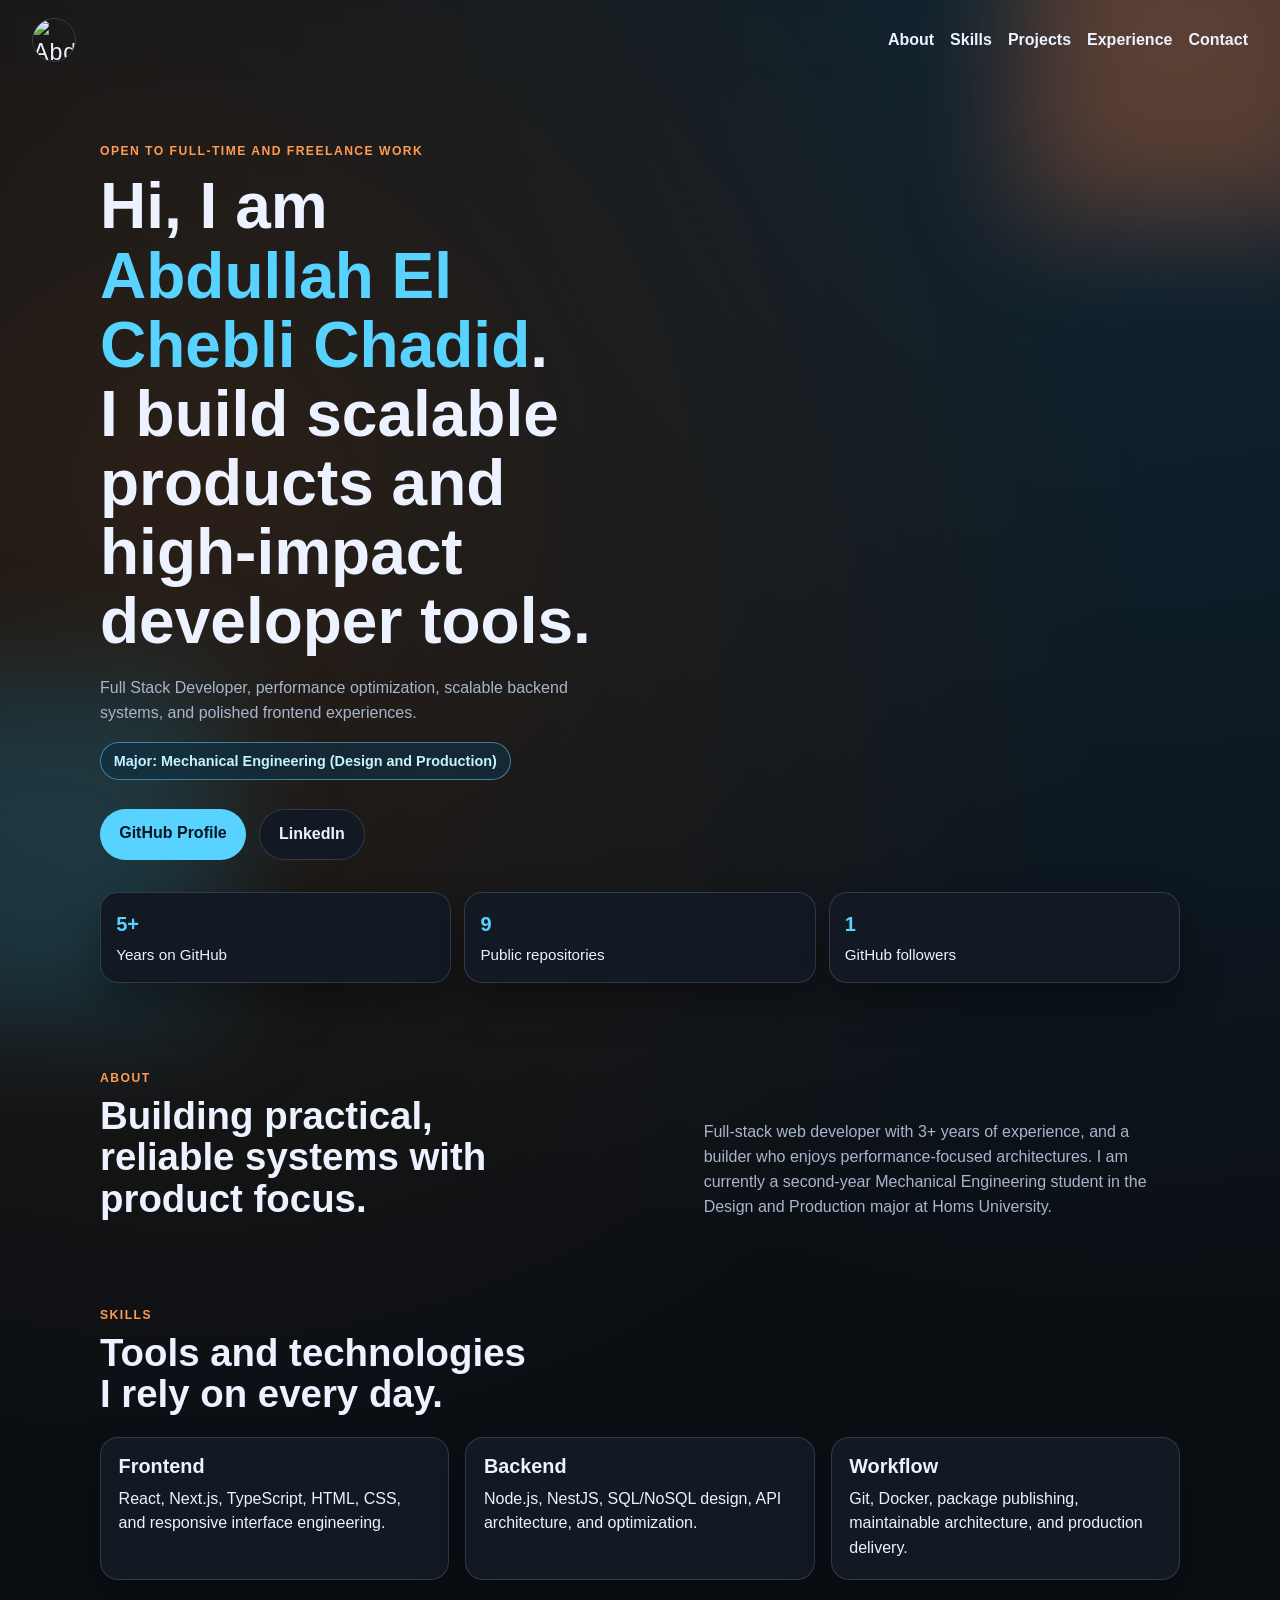
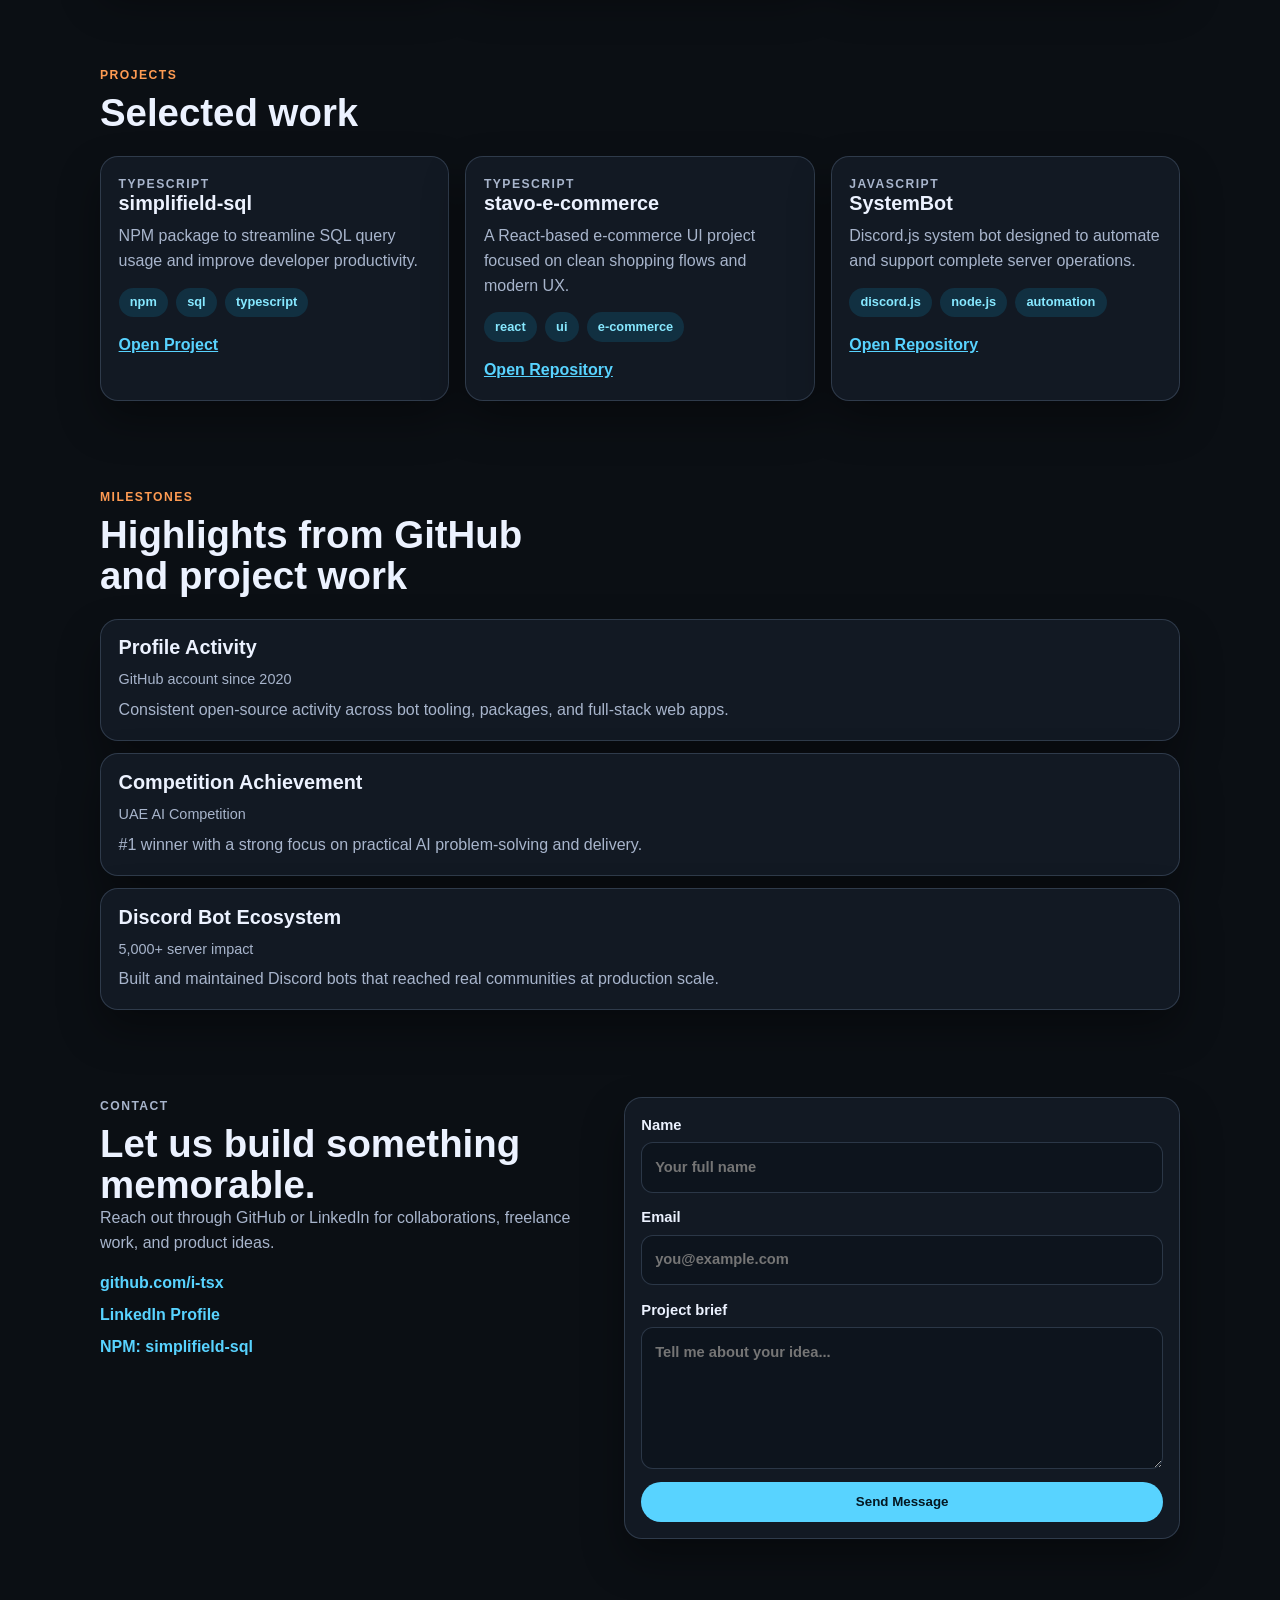
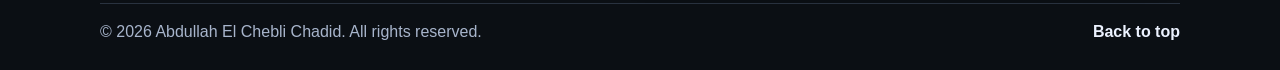
==== index.html @ 2e447990 "Change images" ====
<!doctype html>
<html lang="en">
  <head>
    <meta charset="UTF-8" />
    <meta name="viewport" content="width=device-width, initial-scale=1.0" />
    <meta
      name="description"
      content="Abdullah El Chebli Chadid portfolio: full-stack development, scalable backend systems, modern frontend, and product-focused engineering."
    />
    <meta name="author" content="Abdullah El Chebli Chadid" />
    <meta name="robots" content="index, follow" />
    <meta name="theme-color" content="#0b0f14" />

    <link rel="canonical" href="https://abdullah-elchebli.space/" />
    <link rel="icon" type="image/png" href="https://abdullah-elchebli.space/page-image.png" />
    <link rel="apple-touch-icon" href="https://abdullah-elchebli.space/page-image.png" />

    <meta property="og:type" content="website" />
    <meta property="og:site_name" content="Abdullah El Chebli Chadid" />
    <meta property="og:locale" content="en_US" />
    <meta property="og:title" content="Abdullah El Chebli Chadid | Portfolio" />
    <meta
      property="og:description"
      content="Full-stack developer portfolio featuring projects, skills, milestones, and contact information."
    />
    <meta property="og:url" content="https://abdullah-elchebli.space/" />
    <meta
      property="og:image"
      content="https://abdullah-elchebli.space/page-image.png"
    />
    <meta property="og:image:width" content="1200" />
    <meta property="og:image:height" content="630" />
    <meta property="og:image:alt" content="Abdullah El Chebli Chadid portfolio preview" />

    <meta name="twitter:card" content="summary_large_image" />
    <meta name="twitter:title" content="Abdullah El Chebli Chadid | Portfolio" />
    <meta
      name="twitter:description"
      content="Full-stack developer portfolio with selected projects, skills, and contact details."
    />
    <meta
      name="twitter:image"
      content="https://abdullah-elchebli.space/page-image.png"
    />

    <script type="application/ld+json">
      {
        "@context": "https://schema.org",
        "@type": "Person",
        "name": "Abdullah El Chebli Chadid",
        "url": "https://abdullah-elchebli.space/",
        "image": "https://abdullah-elchebli.space/page-image.png",
        "sameAs": [
          "https://github.com/i-tsx",
          "https://www.linkedin.com/in/abdullah-chebli-244240279/"
        ],
        "jobTitle": "Full Stack Developer"
      }
    </script>
    <title>Abdullah El Chebli Chadid | Portfolio</title>
    <link rel="stylesheet" href="./styles.css" />
  </head>
  <body>
    <div class="bg-orb orb-a"></div>
    <div class="bg-orb orb-b"></div>

    <header class="site-header">
      <a class="brand" href="#top" aria-label="Home">
        <img
          src="https://abdullah-elchebli.space/page-image.png"
          alt="Abdullah logo"
          class="brand-image"
        />
      </a>
      <button
        class="menu-toggle"
        aria-label="Toggle menu"
        aria-expanded="false"
      >
        Menu
      </button>
      <nav class="site-nav" aria-label="Primary">
        <a href="#about">About</a>
        <a href="#skills">Skills</a>
        <a href="#projects">Projects</a>
        <a href="#experience">Experience</a>
        <a href="#contact">Contact</a>
      </nav>
    </header>

    <main>
      <section class="hero reveal" id="hero" id="top">
        <p class="eyebrow">Open to full-time and freelance work</p>
        <h1>
          Hi, I am
          <span class="accent" id="profile-name">Abdullah El Chebli Chadid</span
          >.<br />
          I build scalable products and high-impact developer tools.
        </h1>
        <p class="hero-copy" id="profile-bio">
          Full Stack Developer, performance optimization, scalable backend systems, and polished frontend experiences.
        </p>
        <p class="major-badge" aria-label="Academic major">
          Major: Mechanical Engineering (Design and Production)
        </p>
        <div class="hero-actions">
          <a
            class="btn btn-primary"
            id="github-link"
            href="https://github.com/i-tsx"
            target="_blank"
            rel="noreferrer"
            >GitHub Profile</a
          >
          <a
            class="btn btn-ghost"
            href="https://www.linkedin.com/in/abdullah-chebli-244240279/"
            target="_blank"
            rel="noreferrer"
            >LinkedIn</a
          >
        </div>
        <ul class="hero-stats" aria-label="Quick profile highlights">
          <li><strong id="stat-years">5+</strong> Years on GitHub</li>
          <li><strong id="stat-repos">9</strong> Public repositories</li>
          <li><strong id="stat-followers">1</strong> GitHub followers</li>
        </ul>
      </section>

      <section class="about reveal" id="about">
        <div>
          <p class="section-tag">About</p>
          <h2>Building practical, reliable systems with product focus.</h2>
        </div>
        <p>
          Full-stack web developer with 3+ years of experience, and a builder who enjoys
          performance-focused architectures.
          I am currently a second-year Mechanical Engineering student in the
          Design and Production major at Homs University.
        </p>
      </section>

      <section class="skills reveal" id="skills">
        <p class="section-tag">Skills</p>
        <h2>Tools and technologies I rely on every day.</h2>
        <div class="skill-grid">
          <article class="skill-card">
            <h3>Frontend</h3>
            <p>
              React, Next.js, TypeScript, HTML, CSS, and responsive interface
              engineering.
            </p>
          </article>
          <article class="skill-card">
            <h3>Backend</h3>
            <p>
              Node.js, NestJS, SQL/NoSQL design, API architecture, and
              optimization.
            </p>
          </article>
          <article class="skill-card">
            <h3>Workflow</h3>
            <p>
              Git, Docker, package publishing, maintainable architecture, and
              production delivery.
            </p>
          </article>
        </div>
      </section>

      <section class="projects reveal" id="projects">
        <div class="section-head">
          <p class="section-tag">Projects</p>
          <h2>Selected work</h2>
        </div>
        <div class="project-grid">
          <article class="project-card" data-project-card>
            <p class="project-type" data-project-language>TypeScript</p>
            <h3 data-project-name>simplifield-sql</h3>
            <p data-project-description>
              NPM package to streamline SQL query usage and improve developer
              productivity.
            </p>
            <div class="chip-row" data-project-meta>
              <span>npm</span><span>sql</span><span>typescript</span>
            </div>
            <a
              data-project-link
              href="https://www.npmjs.com/package/simplifield-sql"
              target="_blank"
              rel="noreferrer"
              >Open Project</a
            >
          </article>

          <article class="project-card" data-project-card>
            <p class="project-type" data-project-language>TypeScript</p>
            <h3 data-project-name>stavo-e-commerce</h3>
            <p data-project-description>
              A React-based e-commerce UI project focused on clean shopping
              flows and modern UX.
            </p>
            <div class="chip-row" data-project-meta>
              <span>react</span><span>ui</span><span>e-commerce</span>
            </div>
            <a
              data-project-link
              href="https://github.com/i-tsx/stavo-e-commerce"
              target="_blank"
              rel="noreferrer"
              >Open Repository</a
            >
          </article>

          <article class="project-card" data-project-card>
            <p class="project-type" data-project-language>JavaScript</p>
            <h3 data-project-name>SystemBot</h3>
            <p data-project-description>
              Discord.js system bot designed to automate and support complete
              server operations.
            </p>
            <div class="chip-row" data-project-meta>
              <span>discord.js</span><span>node.js</span><span>automation</span>
            </div>
            <a
              data-project-link
              href="https://github.com/i-tsx/SystemBot"
              target="_blank"
              rel="noreferrer"
              >Open Repository</a
            >
          </article>
        </div>
      </section>

      <section class="experience reveal" id="experience">
        <p class="section-tag">Milestones</p>
        <h2>Highlights from GitHub and project work</h2>
        <div class="timeline">
          <article>
            <h3>Profile Activity</h3>
            <p class="muted">GitHub account since 2020</p>
            <p>
              Consistent open-source activity across bot tooling, packages, and
              full-stack web apps.
            </p>
          </article>
          <article>
            <h3>Competition Achievement</h3>
            <p class="muted">UAE AI Competition</p>
            <p>
              #1 winner with a strong focus on practical AI problem-solving and
              delivery.
            </p>
          </article>
          <article>
            <h3>Discord Bot Ecosystem</h3>
            <p class="muted">5,000+ server impact</p>
            <p>
              Built and maintained Discord bots that reached real communities at
              production scale.
            </p>
          </article>
        </div>
      </section>

      <section class="contact reveal" id="contact">
        <div>
          <p class="section-tag">Contact</p>
          <h2>Let us build something memorable.</h2>
          <p>
            Reach out through GitHub or LinkedIn for collaborations, freelance
            work, and product ideas.
          </p>
          <div class="contact-links">
            <a href="https://github.com/i-tsx" target="_blank" rel="noreferrer"
              >github.com/i-tsx</a
            >
            <a
              href="https://www.linkedin.com/in/abdullah-chebli-244240279/"
              target="_blank"
              rel="noreferrer"
              >LinkedIn Profile</a
            >
            <a
              href="https://www.npmjs.com/package/simplifield-sql"
              target="_blank"
              rel="noreferrer"
              >NPM: simplifield-sql</a
            >
          </div>
        </div>
        <form
          class="contact-form"
          action="https://formspree.io/f/mzdypyoy"
          method="post"
          data-form-endpoint="https://formspree.io/f/mzdypyoy"
        >
          <input
            type="hidden"
            name="_subject"
            value="New portfolio contact message"
          />
          <label>
            Name
            <input
              type="text"
              name="name"
              placeholder="Your full name"
              required
            />
          </label>
          <label>
            Email
            <input
              type="email"
              name="email"
              placeholder="you@example.com"
              required
            />
          </label>
          <label>
            Project brief
            <textarea
              name="message"
              rows="5"
              placeholder="Tell me about your idea..."
              required
            ></textarea>
          </label>
          <button class="btn btn-primary" type="submit">Send Message</button>
        </form>
      </section>
    </main>

    <footer class="site-footer">
      <p>
        © <span id="year"></span> Abdullah El Chebli Chadid. All rights
        reserved.
      </p>
      <a href="#top">Back to top</a>
    </footer>

    <script src="./script.js"></script>
  </body>
</html>
---- styles.css ----
:root {
  --bg: #0b0f14;
  --surface: #121923;
  --text: #ecf2ff;
  --muted: #a8b5cc;
  --line: rgba(150, 178, 220, 0.22);
  --primary: #58d3ff;
  --primary-soft: #113041;
  --accent: #ff9b52;
  --radius: 18px;
  --shadow: 0 20px 40px rgba(0, 0, 0, 0.35);
}

* {
  box-sizing: border-box;
}

html {
  scroll-behavior: smooth;
}


body {
  margin: 0;
  font-family: -apple-system, BlinkMacSystemFont, "SF Pro Text", "SF Pro Display", "Helvetica Neue", Helvetica, Arial, sans-serif;
  color: var(--text);
  background: radial-gradient(circle at 15% 15%, #2a1f17 0%, transparent 32%),
    radial-gradient(circle at 90% 0%, #102736 0%, transparent 38%),
    var(--bg);
  line-height: 1.55;
  overflow-x: hidden;
}

.bg-orb {
  position: fixed;
  width: 340px;
  height: 340px;
  filter: blur(60px);
  opacity: 0.36;
  z-index: -1;
  pointer-events: none;
}

.orb-a {
  top: -120px;
  right: -80px;
  background: #de6d35;
}

.orb-b {
  left: -120px;
  bottom: -120px;
  background: #1f6f8c;
}

main,
.site-footer {
  width: min(1080px, 92vw);
  margin: 0 auto;
}

.site-header {
  display: flex;
  align-items: center;
  justify-content: space-between;
  padding: 1.15rem 2rem;
  position: sticky;
  top: 0;
  backdrop-filter: blur(8px);
  z-index: 30;
}

.brand {
  font-family: -apple-system, BlinkMacSystemFont, "SF Pro Display", "Helvetica Neue", Helvetica, Arial, sans-serif;
  font-size: 1.45rem;
  text-decoration: none;
  color: var(--text);
  letter-spacing: 0.04em;
  display: inline-flex;
  align-items: center;
}

.brand-image {
  width: 44px;
  height: 44px;
  border-radius: 50%;
  object-fit: cover;
  border: 1px solid var(--line);
}

.site-nav {
  display: flex;
  gap: 1rem;
}

.site-nav a,
.site-footer a {
  color: var(--text);
  text-decoration: none;
  font-weight: 600;
}

.site-nav a:hover,
.site-footer a:hover {
  color: var(--primary);
}

.menu-toggle {
  display: none;
  border: 1px solid var(--line);
  background: var(--surface);
  border-radius: 999px;
  padding: 0.45rem 0.9rem;
  font-weight: 700;
  color: var(--primary);
}

section {
  margin-top: 5.4rem;
}

.hero {
  margin-top: 3.8rem;
}

.eyebrow,
.section-tag,
.project-type {
  text-transform: uppercase;
  letter-spacing: 0.12em;
  font-size: 0.76rem;
  font-weight: 700;
  color: var(--accent);
}

h1,
h2,
h3 {
  margin: 0;
  font-family: -apple-system, BlinkMacSystemFont, "SF Pro Display", "Helvetica Neue", Helvetica, Arial, sans-serif;
  font-weight: 700;
  line-height: 1.08;
}

h1 {
  margin-top: 0.75rem;
  font-size: clamp(2rem, 5vw, 4rem);
  max-width: 14ch;
}

h2 {
  margin-top: 0.45rem;
  font-size: clamp(1.65rem, 3.2vw, 2.4rem);
  max-width: 20ch;
}

p {
  margin: 0;
}

.hero-copy {
  margin-top: 1.25rem;
  max-width: 60ch;
  color: var(--muted);
}

.major-badge {
  margin-top: 1rem;
  display: inline-flex;
  align-items: center;
  gap: 0.4rem;
  padding: 0.45rem 0.8rem;
  border-radius: 999px;
  border: 1px solid color-mix(in srgb, var(--primary) 40%, var(--line));
  background: color-mix(in srgb, var(--primary-soft) 70%, transparent);
  color: #c5f3ff;
  font-weight: 700;
  font-size: 0.9rem;
}

.accent {
  color: var(--primary);
}

.hero-actions {
  margin-top: 1.8rem;
  display: flex;
  gap: 0.8rem;
  flex-wrap: wrap;
}

.btn {
  text-decoration: none;
  border: 0;
  border-radius: 999px;
  padding: 0.76rem 1.2rem;
  font-weight: 700;
  cursor: pointer;
  display: inline-block;
}

.btn-primary {
  background: var(--primary);
  color: #041722;
}

.btn-primary:hover {
  filter: brightness(1.06);
}

.btn-ghost {
  color: var(--text);
  border: 1px solid var(--line);
  background: var(--surface);
}

.hero-stats {
  margin: 2rem 0 0;
  padding: 0;
  list-style: none;
  display: grid;
  grid-template-columns: repeat(3, minmax(120px, 1fr));
  gap: 0.8rem;
}

.hero-stats li {
  background: var(--surface);
  border: 1px solid var(--line);
  border-radius: var(--radius);
  padding: 0.95rem;
  box-shadow: var(--shadow);
  font-size: 0.95rem;
}

.hero-stats strong {
  display: block;
  font-size: 1.25rem;
  margin-bottom: 0.2rem;
  color: var(--primary);
}

.about {
  display: grid;
  grid-template-columns: 1.2fr 1fr;
  gap: 2rem;
  align-items: end;
}

.about p:last-child,
.contact > div p,
.timeline p,
.project-card p {
  color: var(--muted);
}

.skill-grid,
.project-grid {
  margin-top: 1.4rem;
  display: grid;
  gap: 1rem;
}

.skill-grid {
  grid-template-columns: repeat(3, minmax(0, 1fr));
}

.skill-card,
.project-card,
.timeline article,
.contact-form {
  background: var(--surface);
  border: 1px solid var(--line);
  border-radius: var(--radius);
  box-shadow: var(--shadow);
}

.skill-card,
.project-card,
.timeline article {
  padding: 1.1rem;
}

.skill-card h3,
.project-card h3,
.timeline h3 {
  font-size: 1.24rem;
  margin-bottom: 0.6rem;
}

.project-grid {
  grid-template-columns: repeat(3, minmax(0, 1fr));
}

.project-card a {
  margin-top: 1rem;
  display: inline-block;
  color: var(--primary);
  font-weight: 700;
}

.chip-row {
  margin-top: 0.85rem;
  display: flex;
  gap: 0.5rem;
  flex-wrap: wrap;
}

.chip-row span {
  background: var(--primary-soft);
  color: #86e8ff;
  border-radius: 999px;
  padding: 0.3rem 0.7rem;
  font-size: 0.8rem;
  font-weight: 700;
}

.timeline {
  margin-top: 1.4rem;
  display: grid;
  gap: 0.75rem;
}

.muted {
  font-size: 0.9rem;
  margin-bottom: 0.45rem;
}

.contact {
  display: grid;
  gap: 1.2rem;
  grid-template-columns: 1fr 1.1fr;
  align-items: start;
}

.contact-form {
  padding: 1rem;
  display: grid;
  gap: 0.85rem;
}

.contact-links {
  margin-top: 1rem;
  display: grid;
  gap: 0.45rem;
}

.contact-links a {
  color: var(--primary);
  font-weight: 700;
  text-decoration: none;
}

.contact-links a:hover {
  text-decoration: underline;
}

.contact-form label {
  font-size: 0.92rem;
  font-weight: 600;
  display: grid;
  gap: 0.35rem;
}

input,
textarea {
  width: 100%;
  border-radius: 12px;
  border: 1px solid var(--line);
  padding: 0.8rem;
  font: inherit;
  background: #0d141d;
  color: var(--text);
}

input:focus,
textarea:focus {
  outline: 2px solid color-mix(in srgb, var(--primary) 65%, white);
  outline-offset: 1px;
}

.site-footer {
  margin: 4rem auto 1.6rem;
  border-top: 1px solid var(--line);
  padding-top: 1rem;
  display: flex;
  justify-content: space-between;
  gap: 1rem;
  align-items: center;
  color: var(--muted);
}

.reveal {
  opacity: 0;
  transform: translateY(22px);
  transition: opacity 600ms ease, transform 600ms ease;
}

.reveal.is-visible {
  opacity: 1;
  transform: none;
}

@media (max-width: 930px) {
  .skill-grid,
  .project-grid,
  .hero-stats {
    grid-template-columns: 1fr 1fr;
  }

  .about,
  .contact {
    grid-template-columns: 1fr;
  }
}

@media (max-width: 700px) {
  .site-header {
    align-items: flex-start;
    flex-wrap: wrap;
    gap: 0.65rem;
  }

  .menu-toggle {
    display: inline-block;
  }

  .site-nav {
    width: 100%;
    display: none;
    flex-direction: column;
    background: var(--surface);
    border: 1px solid var(--line);
    border-radius: 14px;
    padding: 0.7rem;
  }

  .site-nav.open {
    display: flex;
  }

  .skill-grid,
  .project-grid,
  .hero-stats {
    grid-template-columns: 1fr;
  }

  section {
    margin-top: 4rem;
  }
}
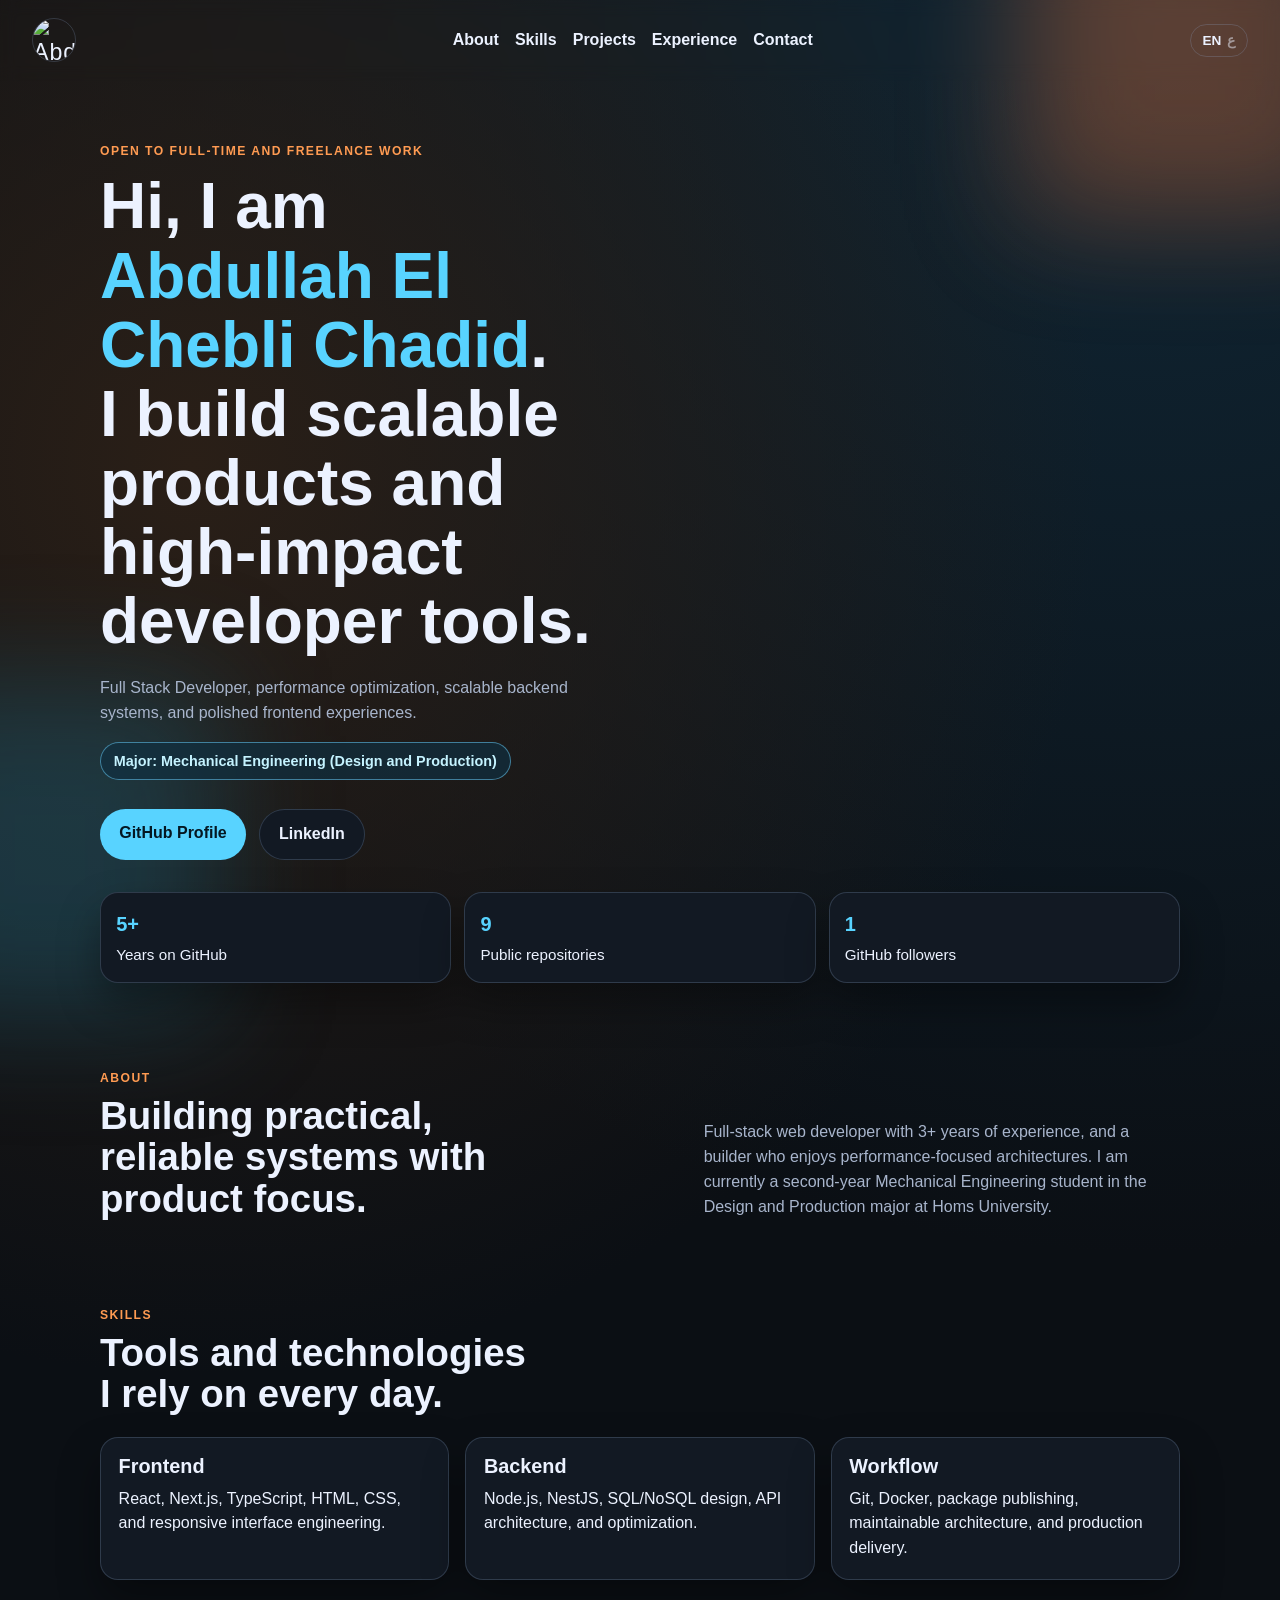
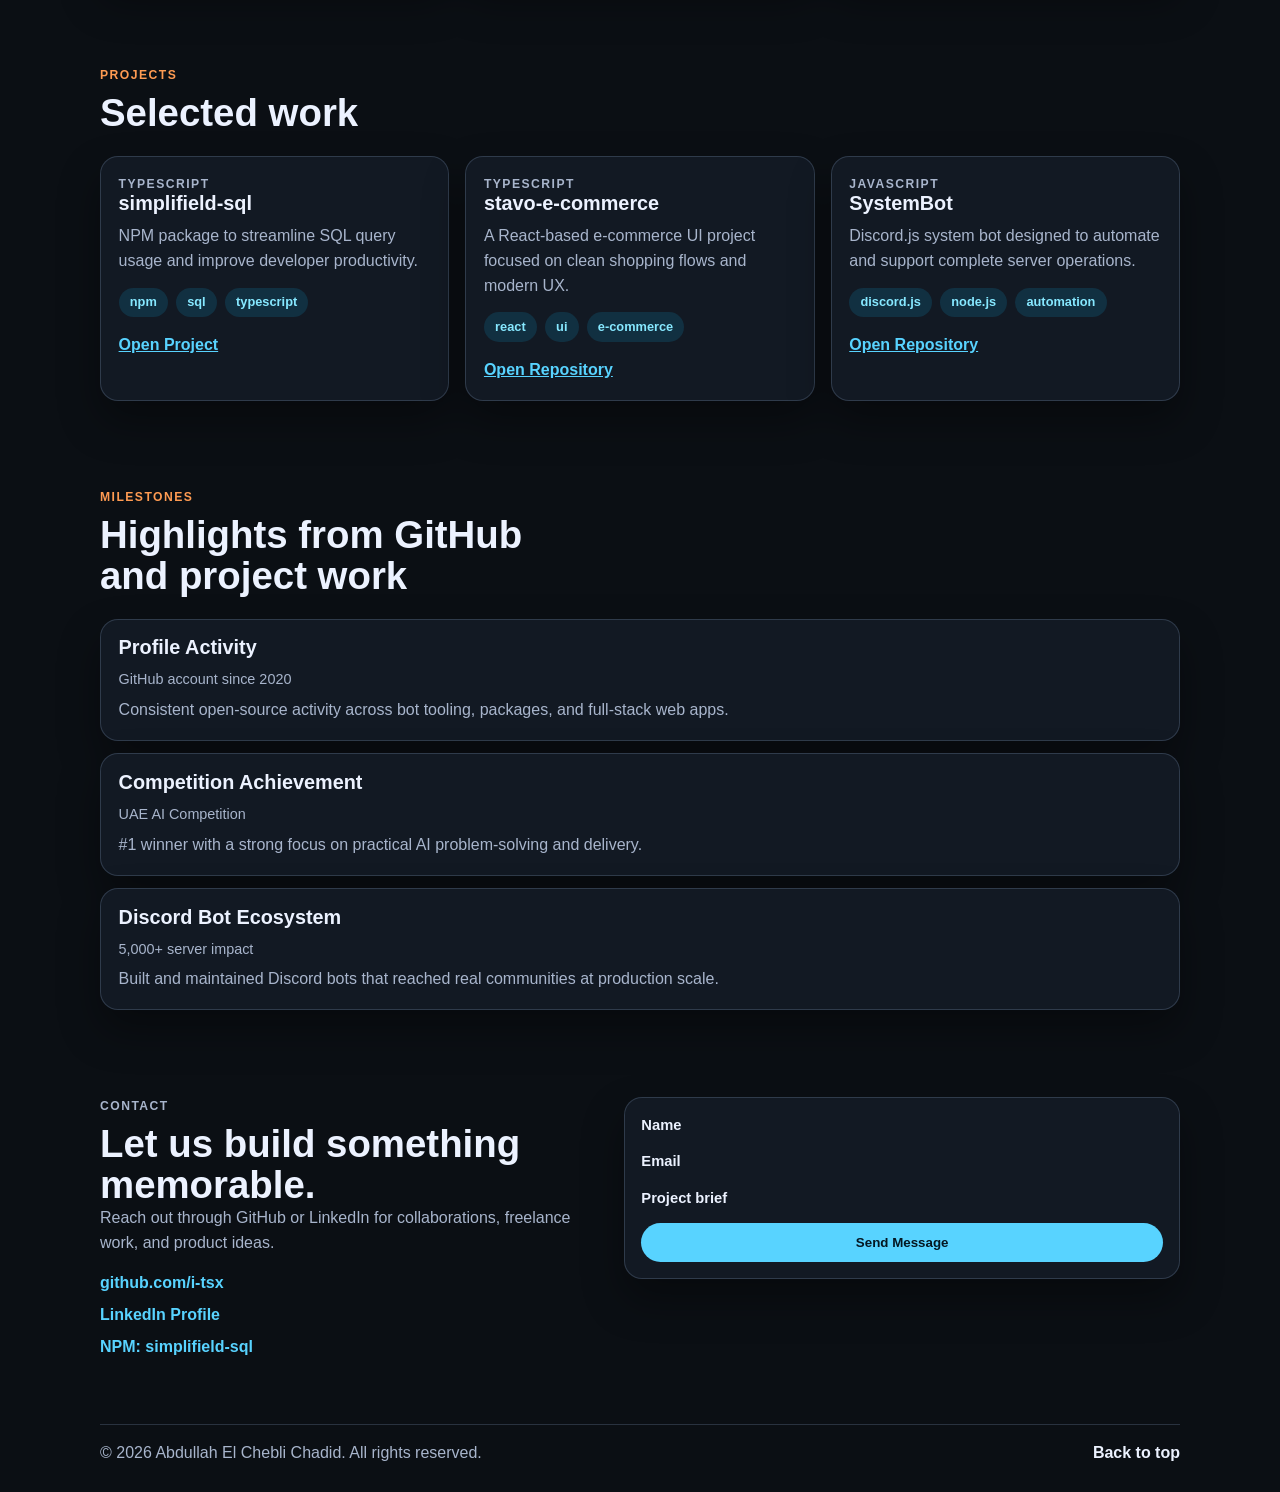
==== commit ce388885: "add ar/en switcher" ====
--- a/index.html
+++ b/index.html
@@ -80,27 +80,31 @@
         Menu
       </button>
       <nav class="site-nav" aria-label="Primary">
-        <a href="#about">About</a>
-        <a href="#skills">Skills</a>
-        <a href="#projects">Projects</a>
-        <a href="#experience">Experience</a>
-        <a href="#contact">Contact</a>
+        <a href="#about" data-i18n="nav.about">About</a>
+        <a href="#skills" data-i18n="nav.skills">Skills</a>
+        <a href="#projects" data-i18n="nav.projects">Projects</a>
+        <a href="#experience" data-i18n="nav.experience">Experience</a>
+        <a href="#contact" data-i18n="nav.contact">Contact</a>
       </nav>
+      <button class="lang-toggle" id="lang-toggle" aria-label="Toggle language" title="عربي / English">
+        <span class="lang-en">EN</span>
+        <span class="lang-ar">ع</span>
+      </button>
     </header>
 
     <main>
       <section class="hero reveal" id="hero" id="top">
-        <p class="eyebrow">Open to full-time and freelance work</p>
+        <p class="eyebrow" data-i18n="hero.eyebrow">Open to full-time and freelance work</p>
         <h1>
-          Hi, I am
+          <span data-i18n="hero.greeting">Hi, I am</span>
           <span class="accent" id="profile-name">Abdullah El Chebli Chadid</span
           >.<br />
-          I build scalable products and high-impact developer tools.
+          <span data-i18n="hero.headline">I build scalable products and high-impact developer tools.</span>
         </h1>
         <p class="hero-copy" id="profile-bio">
           Full Stack Developer, performance optimization, scalable backend systems, and polished frontend experiences.
         </p>
-        <p class="major-badge" aria-label="Academic major">
+        <p class="major-badge" aria-label="Academic major" data-i18n="hero.major">
           Major: Mechanical Engineering (Design and Production)
         </p>
         <div class="hero-actions">
@@ -110,6 +114,7 @@
             href="https://github.com/i-tsx"
             target="_blank"
             rel="noreferrer"
+            data-i18n="hero.github"
             >GitHub Profile</a
           >
           <a
@@ -117,22 +122,23 @@
             href="https://www.linkedin.com/in/abdullah-chebli-244240279/"
             target="_blank"
             rel="noreferrer"
+            data-i18n="hero.linkedin"
             >LinkedIn</a
           >
         </div>
         <ul class="hero-stats" aria-label="Quick profile highlights">
-          <li><strong id="stat-years">5+</strong> Years on GitHub</li>
-          <li><strong id="stat-repos">9</strong> Public repositories</li>
-          <li><strong id="stat-followers">1</strong> GitHub followers</li>
+          <li><strong id="stat-years">5+</strong> <span data-i18n="hero.yearsOnGithub">Years on GitHub</span></li>
+          <li><strong id="stat-repos">9</strong> <span data-i18n="hero.repos">Public repositories</span></li>
+          <li><strong id="stat-followers">1</strong> <span data-i18n="hero.followers">GitHub followers</span></li>
         </ul>
       </section>
 
       <section class="about reveal" id="about">
         <div>
-          <p class="section-tag">About</p>
-          <h2>Building practical, reliable systems with product focus.</h2>
-        </div>
-        <p>
+          <p class="section-tag" data-i18n="about.tag">About</p>
+          <h2 data-i18n="about.heading">Building practical, reliable systems with product focus.</h2>
+        </div>
+        <p data-i18n="about.content">
           Full-stack web developer with 3+ years of experience, and a builder who enjoys
           performance-focused architectures.
           I am currently a second-year Mechanical Engineering student in the
@@ -141,26 +147,26 @@
       </section>
 
       <section class="skills reveal" id="skills">
-        <p class="section-tag">Skills</p>
-        <h2>Tools and technologies I rely on every day.</h2>
+        <p class="section-tag" data-i18n="skills.tag">Skills</p>
+        <h2 data-i18n="skills.heading">Tools and technologies I rely on every day.</h2>
         <div class="skill-grid">
           <article class="skill-card">
-            <h3>Frontend</h3>
-            <p>
+            <h3 data-i18n="skills.frontend.title">Frontend</h3>
+            <p data-i18n="skills.frontend.desc">
               React, Next.js, TypeScript, HTML, CSS, and responsive interface
               engineering.
             </p>
           </article>
           <article class="skill-card">
-            <h3>Backend</h3>
-            <p>
+            <h3 data-i18n="skills.backend.title">Backend</h3>
+            <p data-i18n="skills.backend.desc">
               Node.js, NestJS, SQL/NoSQL design, API architecture, and
               optimization.
             </p>
           </article>
           <article class="skill-card">
-            <h3>Workflow</h3>
-            <p>
+            <h3 data-i18n="skills.workflow.title">Workflow</h3>
+            <p data-i18n="skills.workflow.desc">
               Git, Docker, package publishing, maintainable architecture, and
               production delivery.
             </p>
@@ -170,8 +176,8 @@
 
       <section class="projects reveal" id="projects">
         <div class="section-head">
-          <p class="section-tag">Projects</p>
-          <h2>Selected work</h2>
+          <p class="section-tag" data-i18n="projects.tag">Projects</p>
+          <h2 data-i18n="projects.heading">Selected work</h2>
         </div>
         <div class="project-grid">
           <article class="project-card" data-project-card>
@@ -189,6 +195,7 @@
               href="https://www.npmjs.com/package/simplifield-sql"
               target="_blank"
               rel="noreferrer"
+              data-i18n="projects.openProject"
               >Open Project</a
             >
           </article>
@@ -208,6 +215,7 @@
               href="https://github.com/i-tsx/stavo-e-commerce"
               target="_blank"
               rel="noreferrer"
+              data-i18n="projects.openRepo"
               >Open Repository</a
             >
           </article>
@@ -227,6 +235,7 @@
               href="https://github.com/i-tsx/SystemBot"
               target="_blank"
               rel="noreferrer"
+              data-i18n="projects.openRepo"
               >Open Repository</a
             >
           </article>
@@ -234,29 +243,29 @@
       </section>
 
       <section class="experience reveal" id="experience">
-        <p class="section-tag">Milestones</p>
-        <h2>Highlights from GitHub and project work</h2>
+        <p class="section-tag" data-i18n="experience.tag">Milestones</p>
+        <h2 data-i18n="experience.heading">Highlights from GitHub and project work</h2>
         <div class="timeline">
           <article>
-            <h3>Profile Activity</h3>
-            <p class="muted">GitHub account since 2020</p>
-            <p>
+            <h3 data-i18n="experience.activity.title">Profile Activity</h3>
+            <p class="muted" data-i18n="experience.activity.subtitle">GitHub account since 2020</p>
+            <p data-i18n="experience.activity.desc">
               Consistent open-source activity across bot tooling, packages, and
               full-stack web apps.
             </p>
           </article>
           <article>
-            <h3>Competition Achievement</h3>
-            <p class="muted">UAE AI Competition</p>
-            <p>
+            <h3 data-i18n="experience.competition.title">Competition Achievement</h3>
+            <p class="muted" data-i18n="experience.competition.subtitle">UAE AI Competition</p>
+            <p data-i18n="experience.competition.desc">
               #1 winner with a strong focus on practical AI problem-solving and
               delivery.
             </p>
           </article>
           <article>
-            <h3>Discord Bot Ecosystem</h3>
-            <p class="muted">5,000+ server impact</p>
-            <p>
+            <h3 data-i18n="experience.discord.title">Discord Bot Ecosystem</h3>
+            <p class="muted" data-i18n="experience.discord.subtitle">5,000+ server impact</p>
+            <p data-i18n="experience.discord.desc">
               Built and maintained Discord bots that reached real communities at
               production scale.
             </p>
@@ -266,9 +275,9 @@
 
       <section class="contact reveal" id="contact">
         <div>
-          <p class="section-tag">Contact</p>
-          <h2>Let us build something memorable.</h2>
-          <p>
+          <p class="section-tag" data-i18n="contact.tag">Contact</p>
+          <h2 data-i18n="contact.heading">Let us build something memorable.</h2>
+          <p data-i18n="contact.desc">
             Reach out through GitHub or LinkedIn for collaborations, freelance
             work, and product ideas.
           </p>
@@ -280,12 +289,14 @@
               href="https://www.linkedin.com/in/abdullah-chebli-244240279/"
               target="_blank"
               rel="noreferrer"
+              data-i18n="contact.linkedin"
               >LinkedIn Profile</a
             >
             <a
               href="https://www.npmjs.com/package/simplifield-sql"
               target="_blank"
               rel="noreferrer"
+              data-i18n="contact.npm"
               >NPM: simplifield-sql</a
             >
           </div>
@@ -301,7 +312,7 @@
             name="_subject"
             value="New portfolio contact message"
           />
-          <label>
+          <label data-i18n="contact.form.name">
             Name
             <input
               type="text"
@@ -310,7 +321,7 @@
               required
             />
           </label>
-          <label>
+          <label data-i18n="contact.form.email">
             Email
             <input
               type="email"
@@ -319,7 +330,7 @@
               required
             />
           </label>
-          <label>
+          <label data-i18n="contact.form.message">
             Project brief
             <textarea
               name="message"
@@ -328,17 +339,16 @@
               required
             ></textarea>
           </label>
-          <button class="btn btn-primary" type="submit">Send Message</button>
+          <button class="btn btn-primary" type="submit" data-i18n="contact.form.submit">Send Message</button>
         </form>
       </section>
     </main>
 
     <footer class="site-footer">
       <p>
-        © <span id="year"></span> Abdullah El Chebli Chadid. All rights
-        reserved.
+        © <span id="year"></span> Abdullah El Chebli Chadid. <span data-i18n="footer.rights">All rights reserved.</span>
       </p>
-      <a href="#top">Back to top</a>
+      <a href="#top" data-i18n="footer.topLink">Back to top</a>
     </footer>
 
     <script src="./script.js"></script>
--- a/styles.css
+++ b/styles.css
@@ -400,6 +400,97 @@
   transform: none;
 }
 
+/* Language Toggle Button */
+.lang-toggle {
+  background: none;
+  border: 1px solid var(--line);
+  border-radius: 999px;
+  padding: 0.45rem 0.75rem;
+  color: var(--text);
+  font-weight: 700;
+  font-size: 0.85rem;
+  cursor: pointer;
+  display: flex;
+  align-items: center;
+  gap: 0.35rem;
+  transition: all 300ms ease;
+}
+
+.lang-toggle:hover {
+  border-color: var(--primary);
+  color: var(--primary);
+}
+
+.lang-toggle .lang-en,
+.lang-toggle .lang-ar {
+  display: inline-block;
+  transition: opacity 300ms ease;
+}
+
+.lang-toggle .lang-ar {
+  opacity: 0.5;
+}
+
+.lang-toggle.ar-active .lang-en {
+  opacity: 0.5;
+}
+
+.lang-toggle.ar-active .lang-ar {
+  opacity: 1;
+}
+
+/* RTL Support */
+html[dir="rtl"] .site-header {
+  flex-direction: row-reverse;
+}
+
+html[dir="rtl"] .orb-a {
+  right: auto;
+  left: -80px;
+}
+
+html[dir="rtl"] .orb-b {
+  left: auto;
+  right: -120px;
+}
+
+html[dir="rtl"] h1,
+html[dir="rtl"] h2 {
+  text-align: right;
+}
+
+html[dir="rtl"] .hero-copy,
+html[dir="rtl"] .about,
+html[dir="rtl"] .contact > div > p {
+  text-align: right;
+}
+
+html[dir="rtl"] .contact {
+  grid-template-columns: 1.1fr 1fr;
+}
+
+html[dir="rtl"] .hero-actions {
+  flex-direction: row-reverse;
+}
+
+html[dir="rtl"] .contact-form {
+  order: -1;
+}
+
+html[dir="rtl"] .site-footer {
+  flex-direction: row-reverse;
+}
+
+html[dir="rtl"] .hero-stats {
+  text-align: right;
+}
+
+html[dir="rtl"] .skill-card,
+html[dir="rtl"] .project-card,
+html[dir="rtl"] .timeline article {
+  text-align: right;
+}
+
 @media (max-width: 930px) {
   .skill-grid,
   .project-grid,
@@ -422,6 +513,12 @@
 
   .menu-toggle {
     display: inline-block;
+  }
+
+  .lang-toggle {
+    order: 1;
+    width: 100%;
+    justify-content: center;
   }
 
   .site-nav {
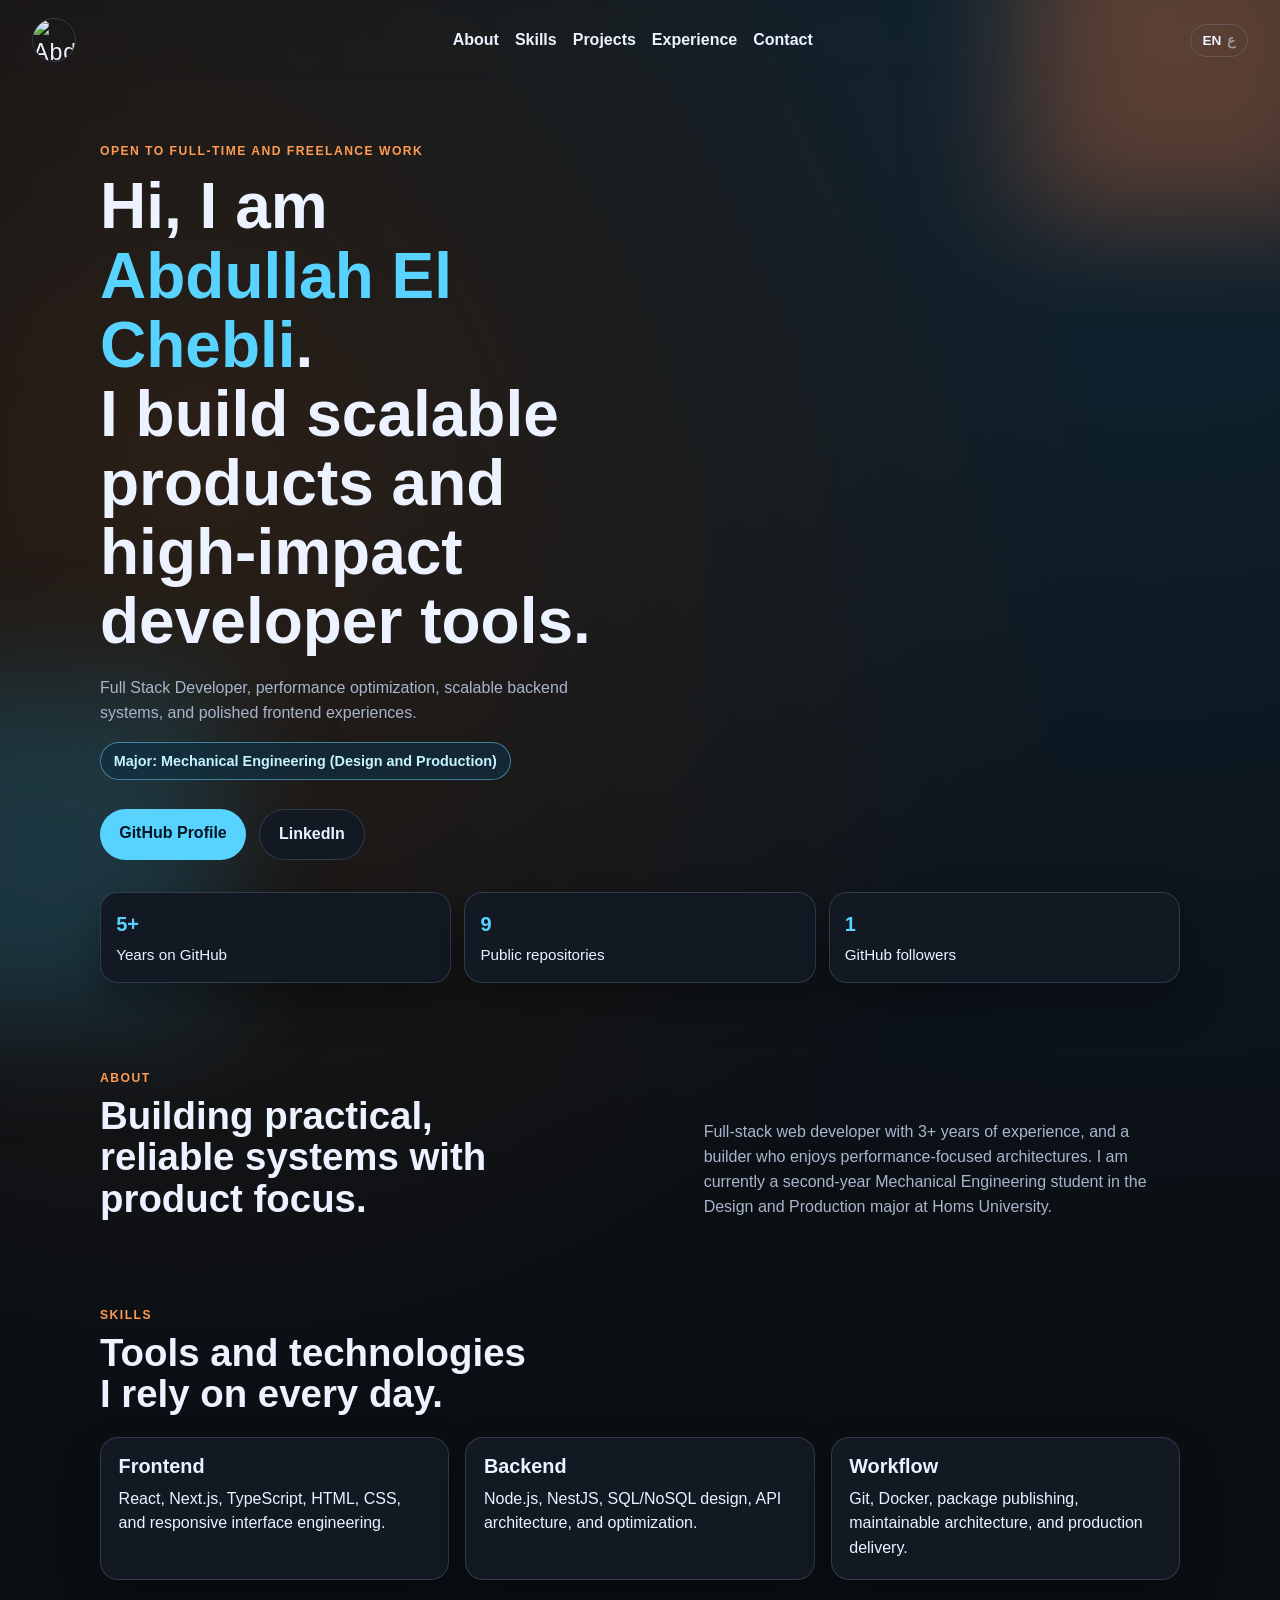
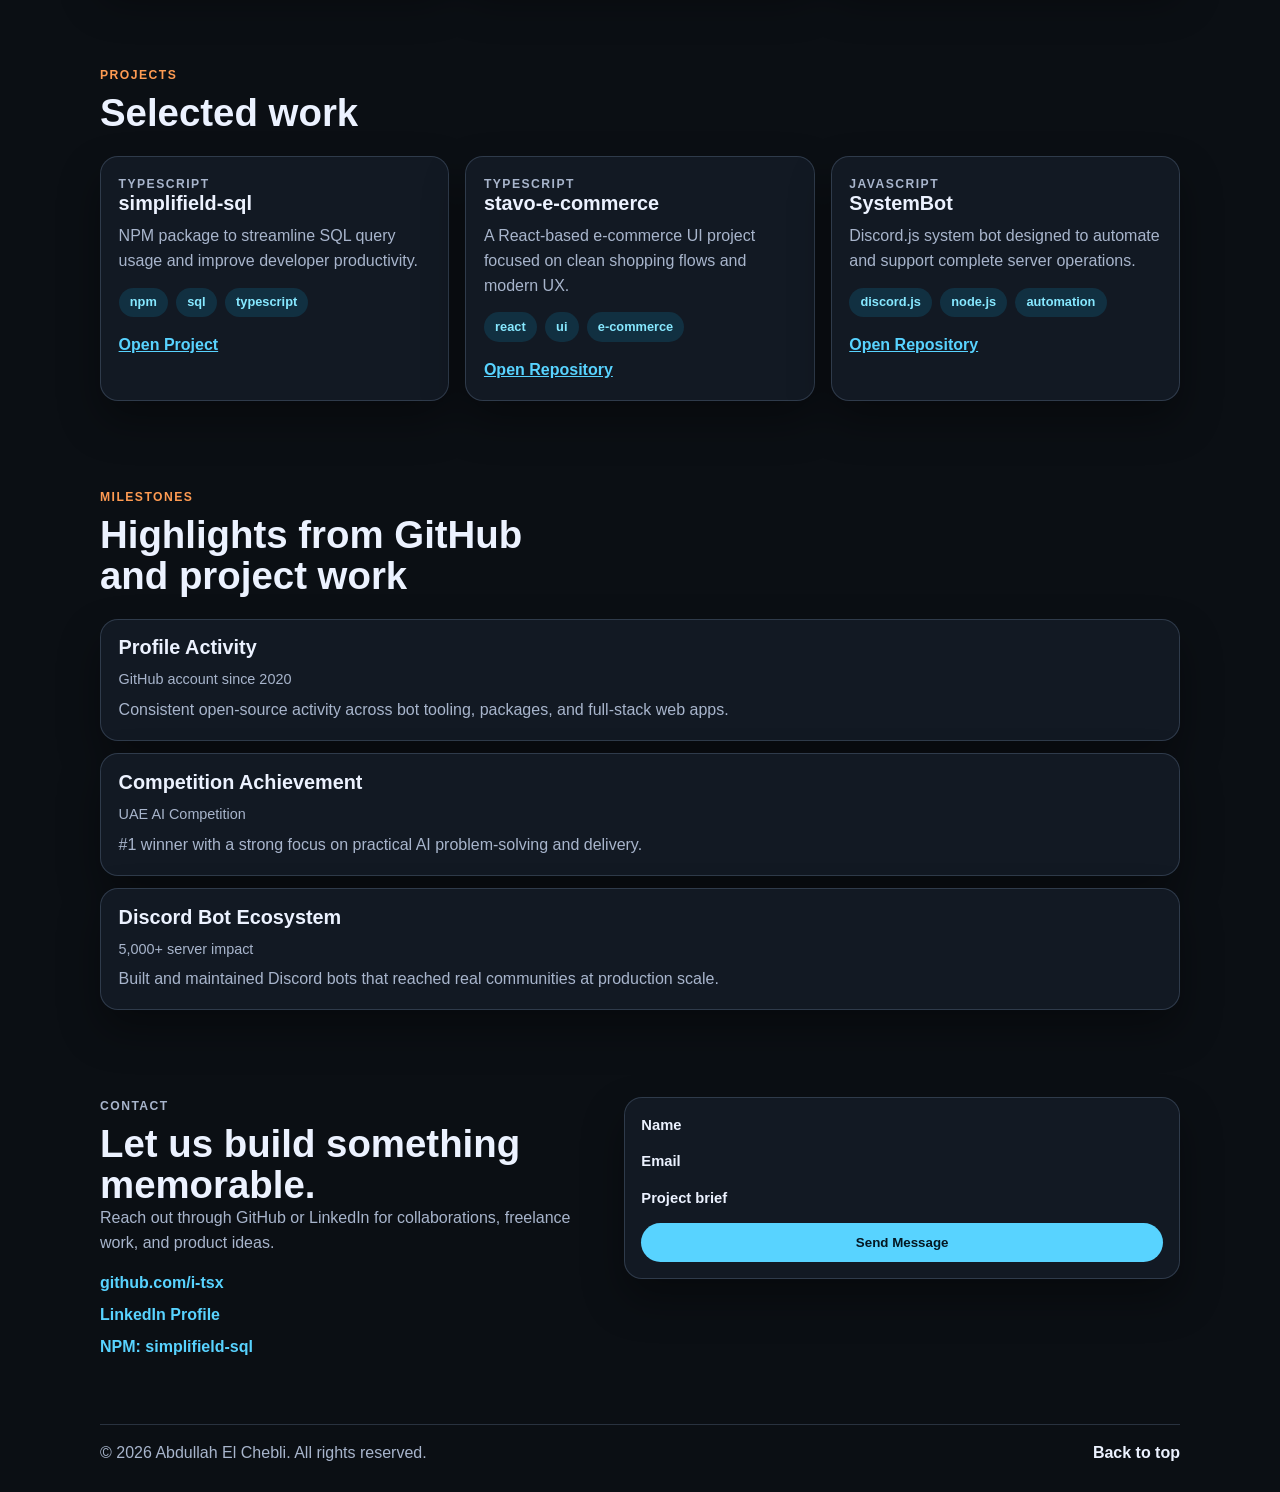
==== commit 296ccb36: "Manage Translation" ====
--- a/index.html
+++ b/index.html
@@ -5,9 +5,9 @@
     <meta name="viewport" content="width=device-width, initial-scale=1.0" />
     <meta
       name="description"
-      content="Abdullah El Chebli Chadid portfolio: full-stack development, scalable backend systems, modern frontend, and product-focused engineering."
-    />
-    <meta name="author" content="Abdullah El Chebli Chadid" />
+      content="Abdullah El Chebli portfolio: full-stack development, scalable backend systems, modern frontend, and product-focused engineering."
+    />
+    <meta name="author" content="Abdullah El Chebli" />
     <meta name="robots" content="index, follow" />
     <meta name="theme-color" content="#0b0f14" />
 
@@ -16,9 +16,9 @@
     <link rel="apple-touch-icon" href="https://abdullah-elchebli.space/page-image.png" />
 
     <meta property="og:type" content="website" />
-    <meta property="og:site_name" content="Abdullah El Chebli Chadid" />
+    <meta property="og:site_name" content="Abdullah El Chebli" />
     <meta property="og:locale" content="en_US" />
-    <meta property="og:title" content="Abdullah El Chebli Chadid | Portfolio" />
+    <meta property="og:title" content="Abdullah El Chebli | Portfolio" />
     <meta
       property="og:description"
       content="Full-stack developer portfolio featuring projects, skills, milestones, and contact information."
@@ -30,10 +30,10 @@
     />
     <meta property="og:image:width" content="1200" />
     <meta property="og:image:height" content="630" />
-    <meta property="og:image:alt" content="Abdullah El Chebli Chadid portfolio preview" />
+    <meta property="og:image:alt" content="Abdullah El Chebli portfolio preview" />
 
     <meta name="twitter:card" content="summary_large_image" />
-    <meta name="twitter:title" content="Abdullah El Chebli Chadid | Portfolio" />
+    <meta name="twitter:title" content="Abdullah El Chebli | Portfolio" />
     <meta
       name="twitter:description"
       content="Full-stack developer portfolio with selected projects, skills, and contact details."
@@ -47,7 +47,7 @@
       {
         "@context": "https://schema.org",
         "@type": "Person",
-        "name": "Abdullah El Chebli Chadid",
+        "name": "Abdullah El Chebli",
         "url": "https://abdullah-elchebli.space/",
         "image": "https://abdullah-elchebli.space/page-image.png",
         "sameAs": [
@@ -57,7 +57,7 @@
         "jobTitle": "Full Stack Developer"
       }
     </script>
-    <title>Abdullah El Chebli Chadid | Portfolio</title>
+    <title>Abdullah El Chebli | Portfolio</title>
     <link rel="stylesheet" href="./styles.css" />
   </head>
   <body>
@@ -97,7 +97,7 @@
         <p class="eyebrow" data-i18n="hero.eyebrow">Open to full-time and freelance work</p>
         <h1>
           <span data-i18n="hero.greeting">Hi, I am</span>
-          <span class="accent" id="profile-name">Abdullah El Chebli Chadid</span
+          <span class="accent" id="profile-name" data-i18n="hero.name">Abdullah El Chebli</span
           >.<br />
           <span data-i18n="hero.headline">I build scalable products and high-impact developer tools.</span>
         </h1>
@@ -346,7 +346,7 @@
 
     <footer class="site-footer">
       <p>
-        © <span id="year"></span> Abdullah El Chebli Chadid. <span data-i18n="footer.rights">All rights reserved.</span>
+        © <span id="year"></span> <span data-i18n="hero.name">Abdullah El Chebli</span>. <span data-i18n="footer.rights">All rights reserved.</span>
       </p>
       <a href="#top" data-i18n="footer.topLink">Back to top</a>
     </footer>
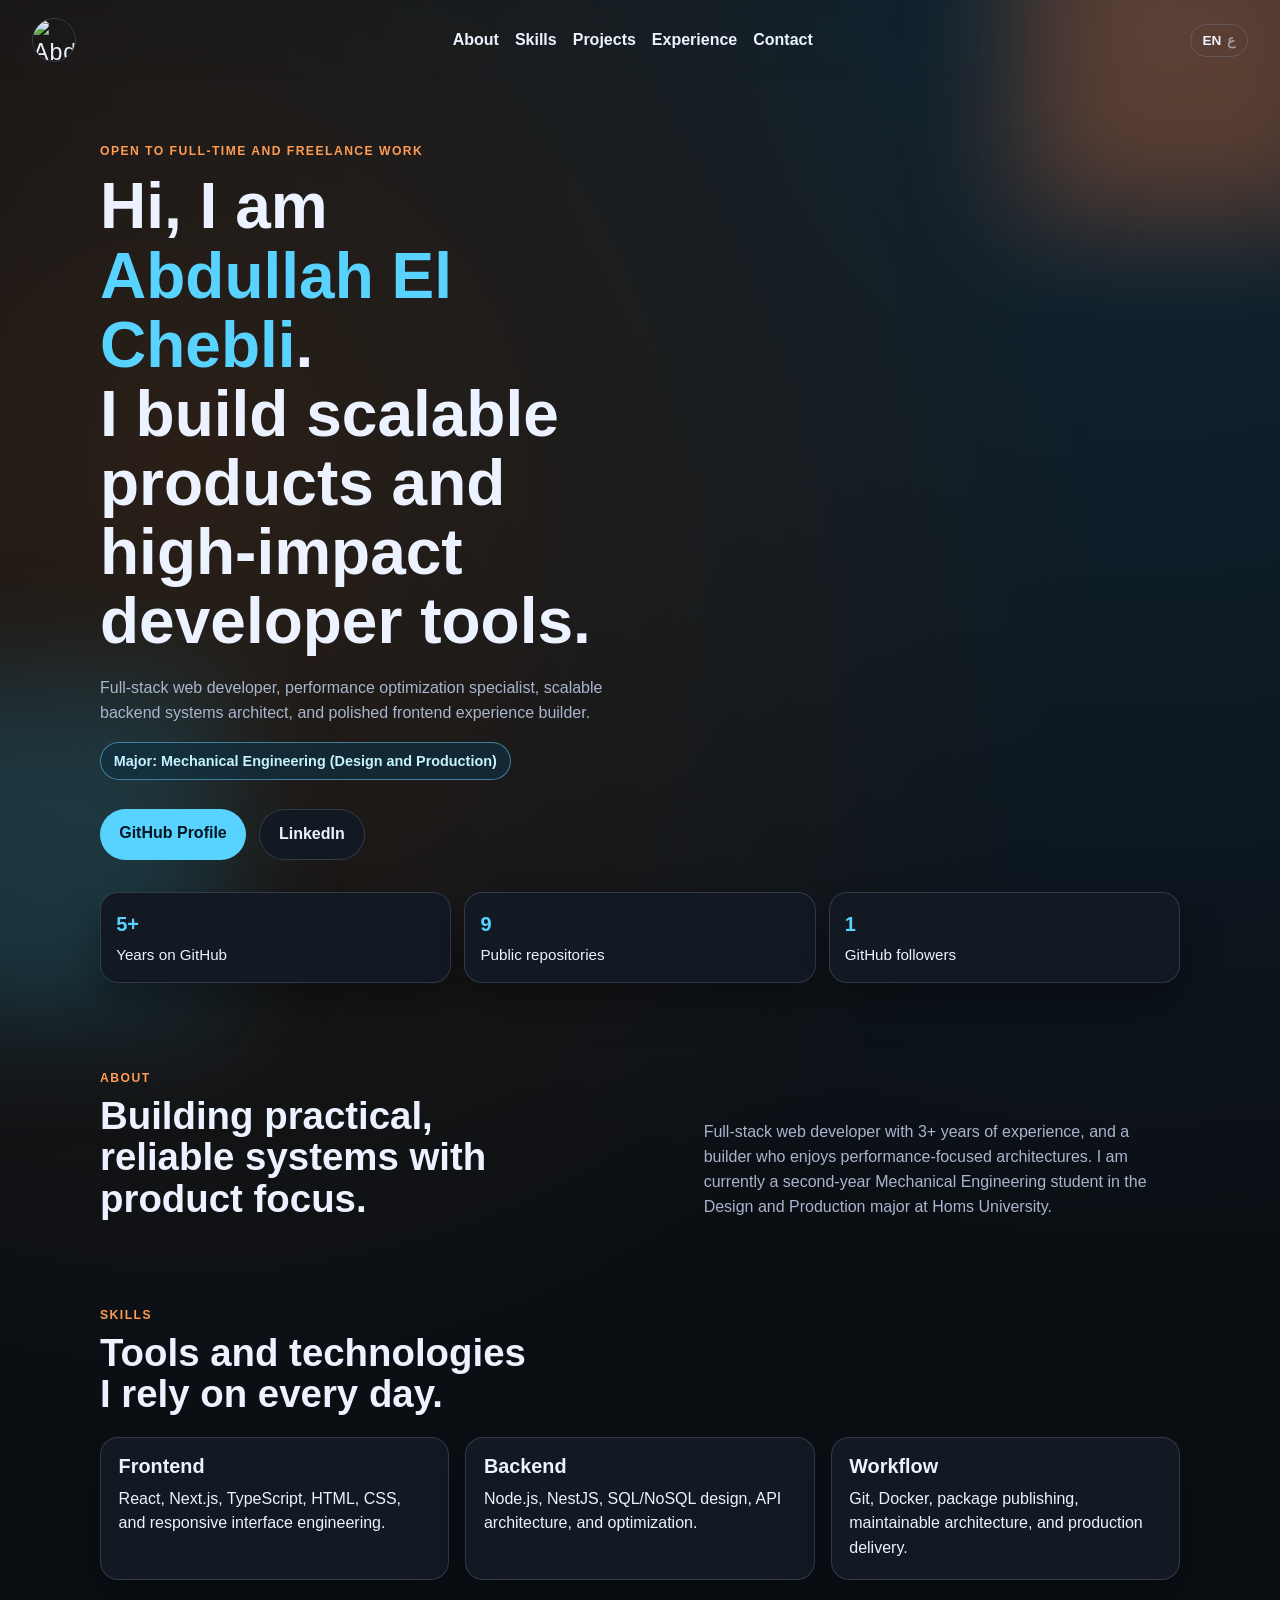
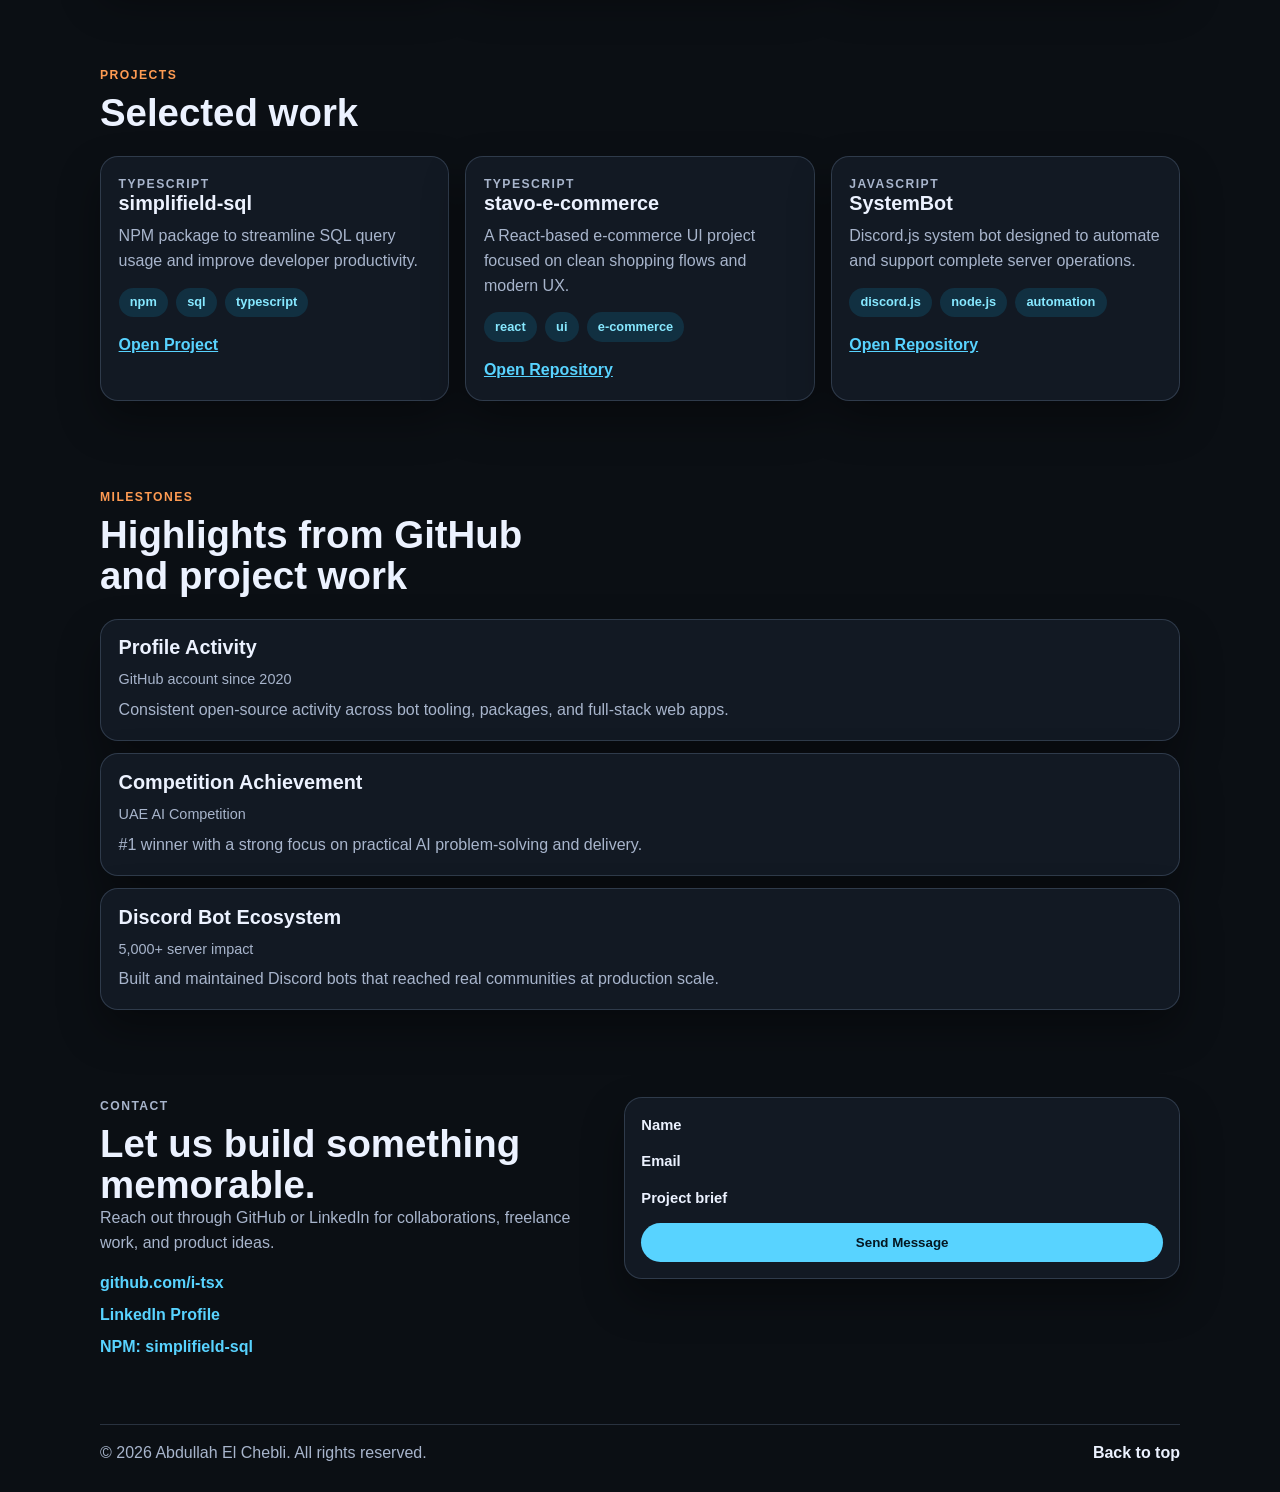
==== commit db98661e: "Manage Translation" ====
--- a/index.html
+++ b/index.html
@@ -101,7 +101,7 @@
           >.<br />
           <span data-i18n="hero.headline">I build scalable products and high-impact developer tools.</span>
         </h1>
-        <p class="hero-copy" id="profile-bio">
+        <p class="hero-copy" data-i18n="hero.bio">
           Full Stack Developer, performance optimization, scalable backend systems, and polished frontend experiences.
         </p>
         <p class="major-badge" aria-label="Academic major" data-i18n="hero.major">
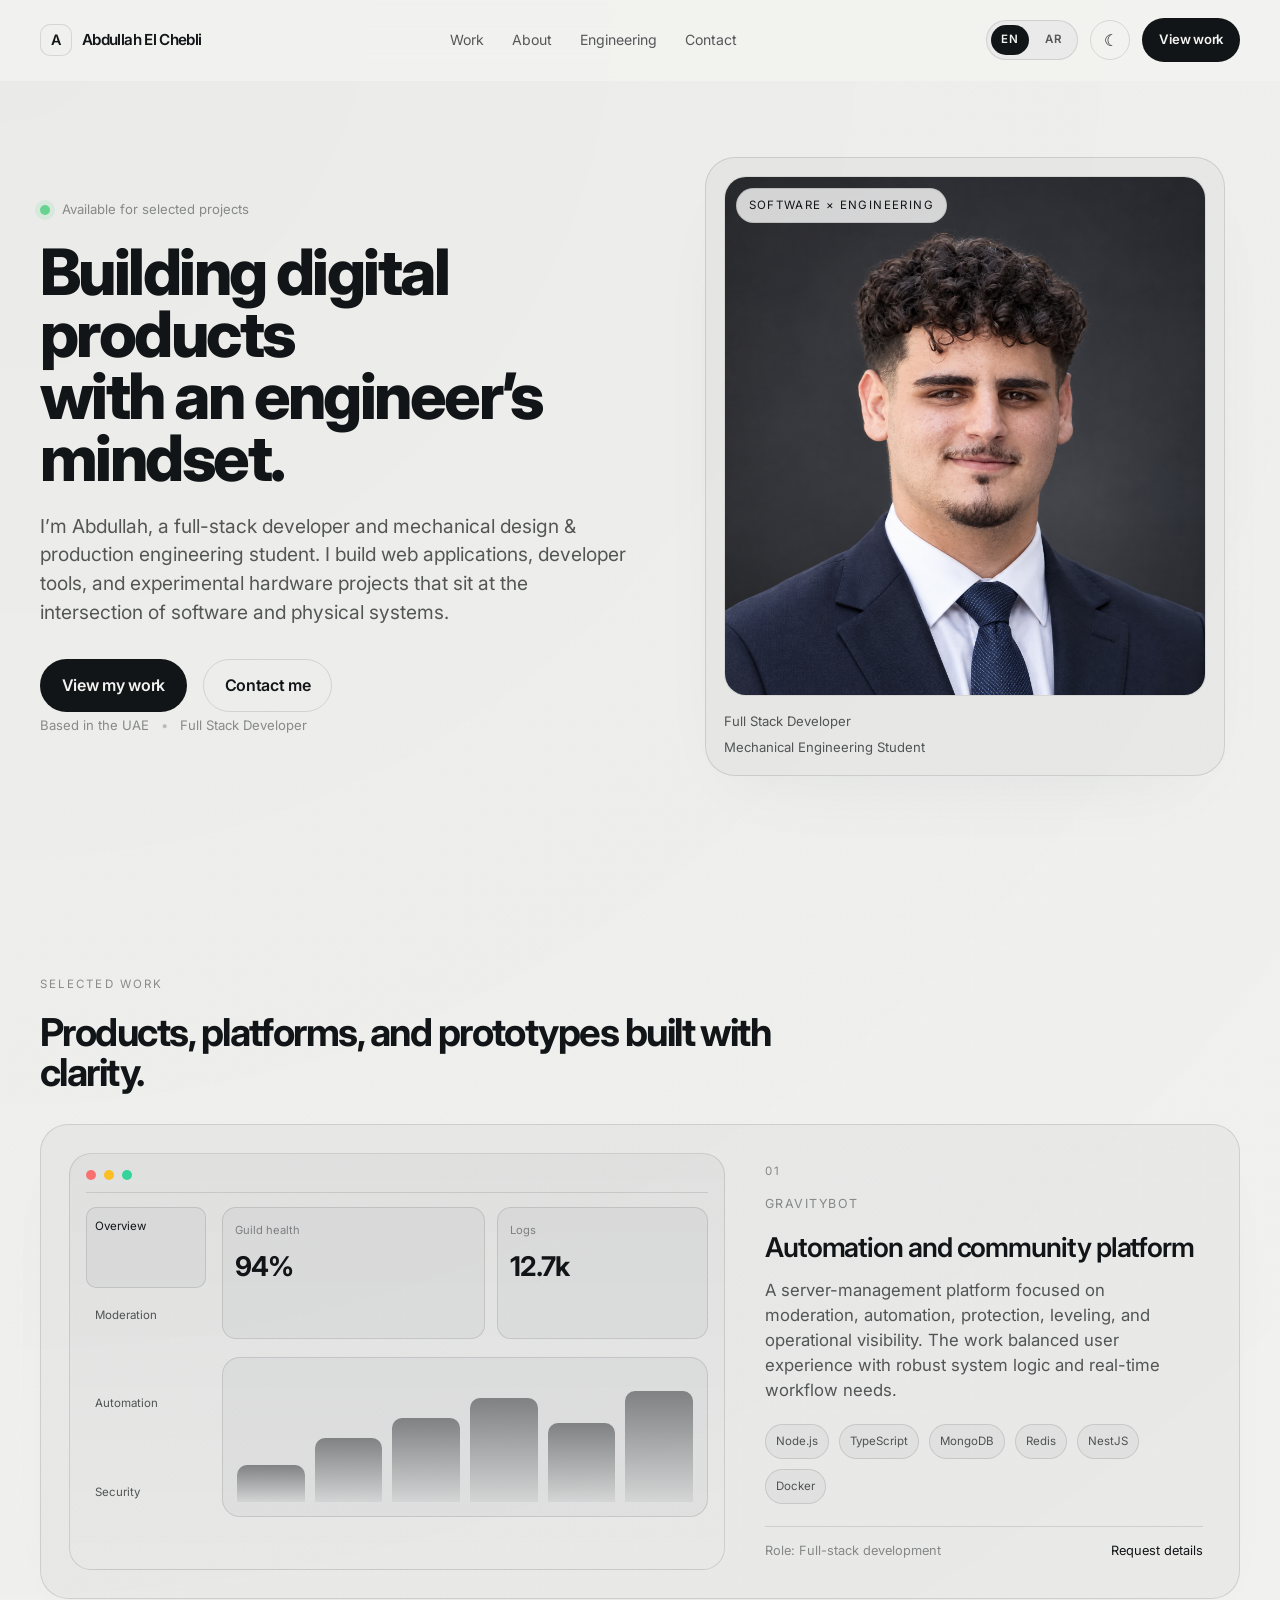
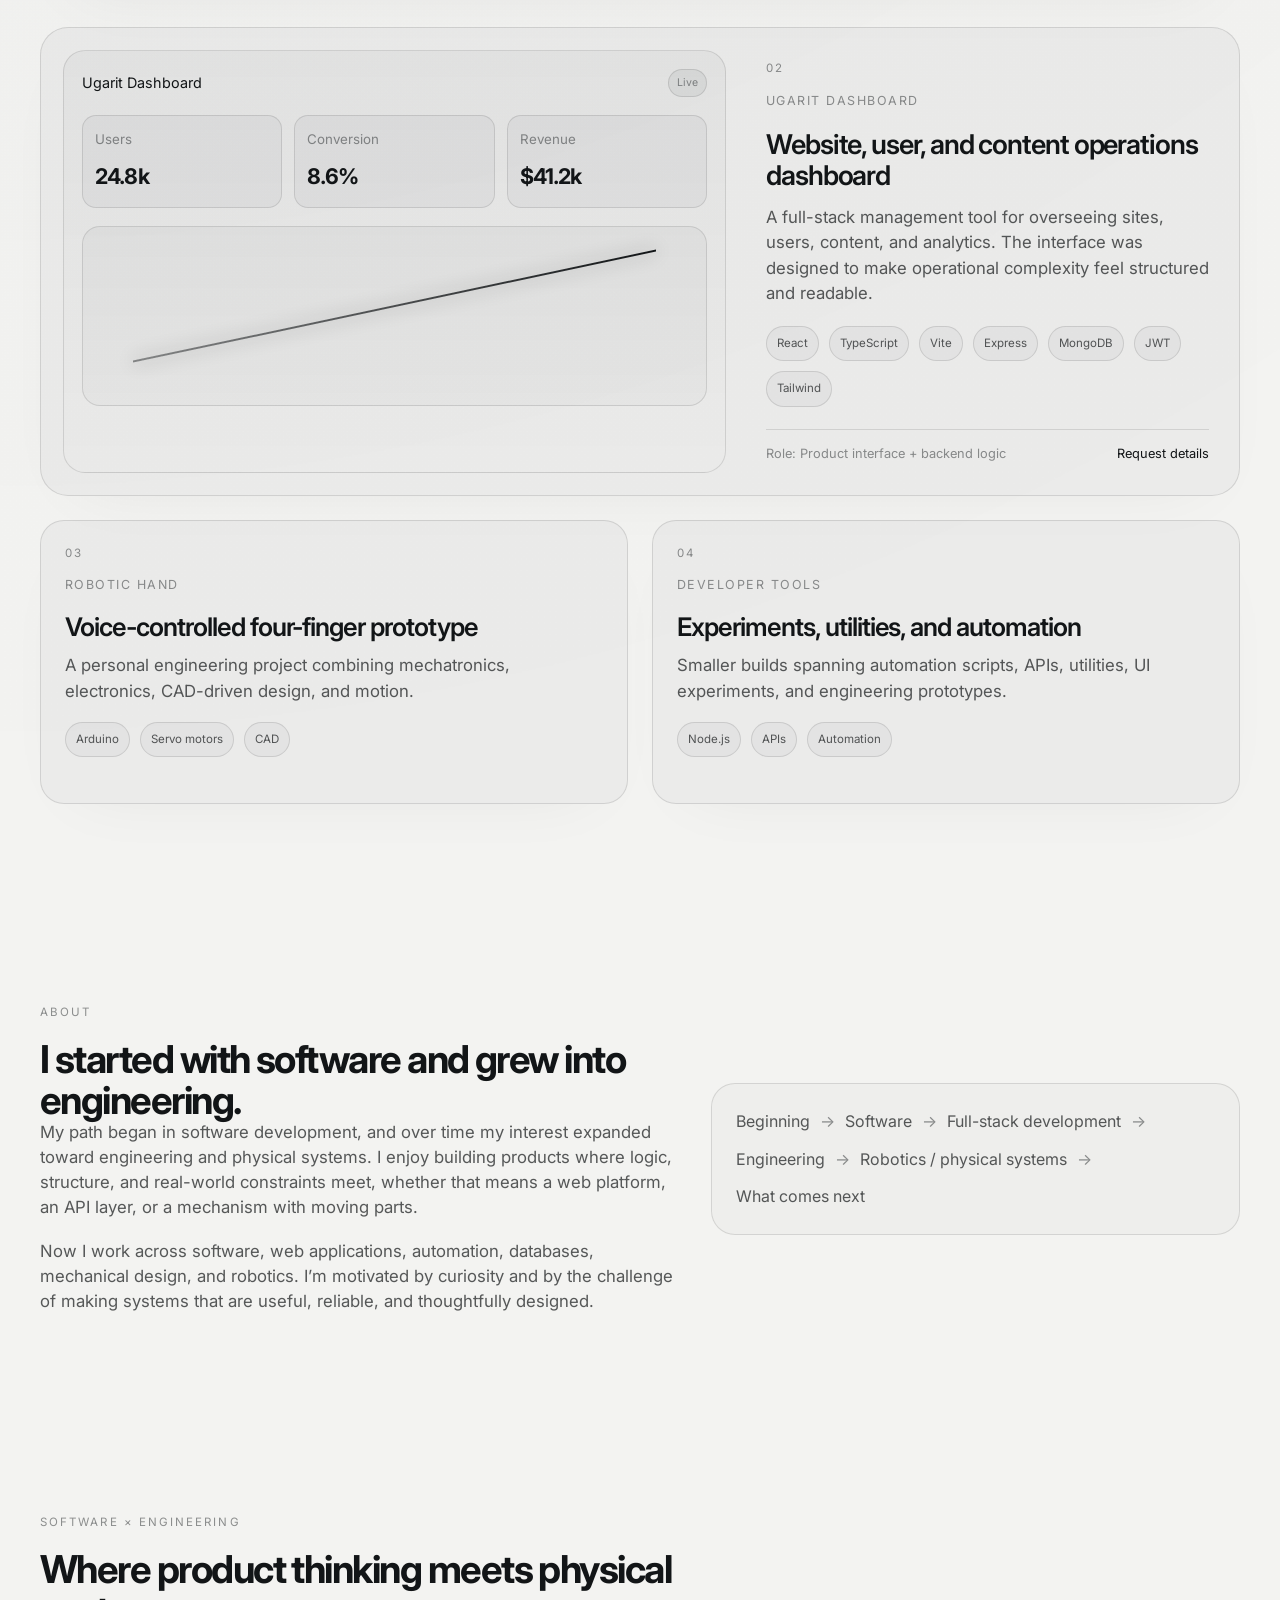
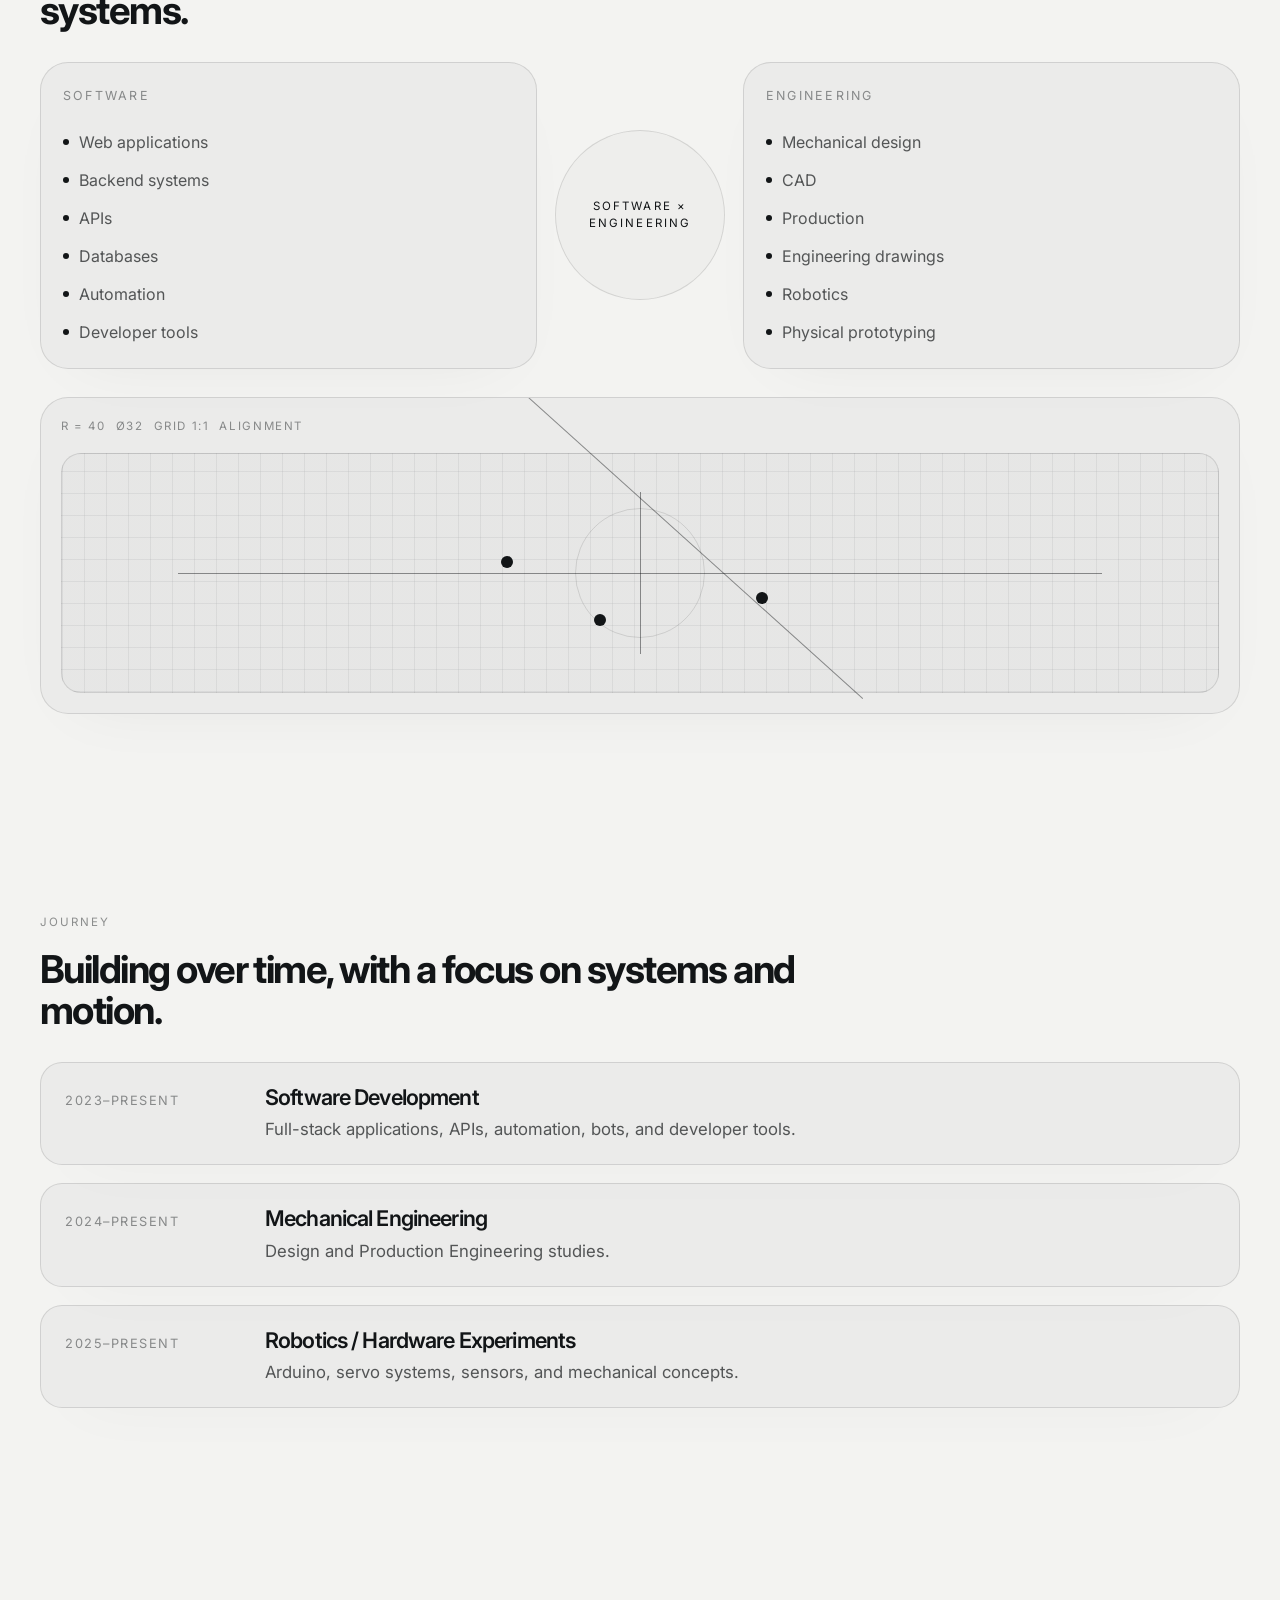
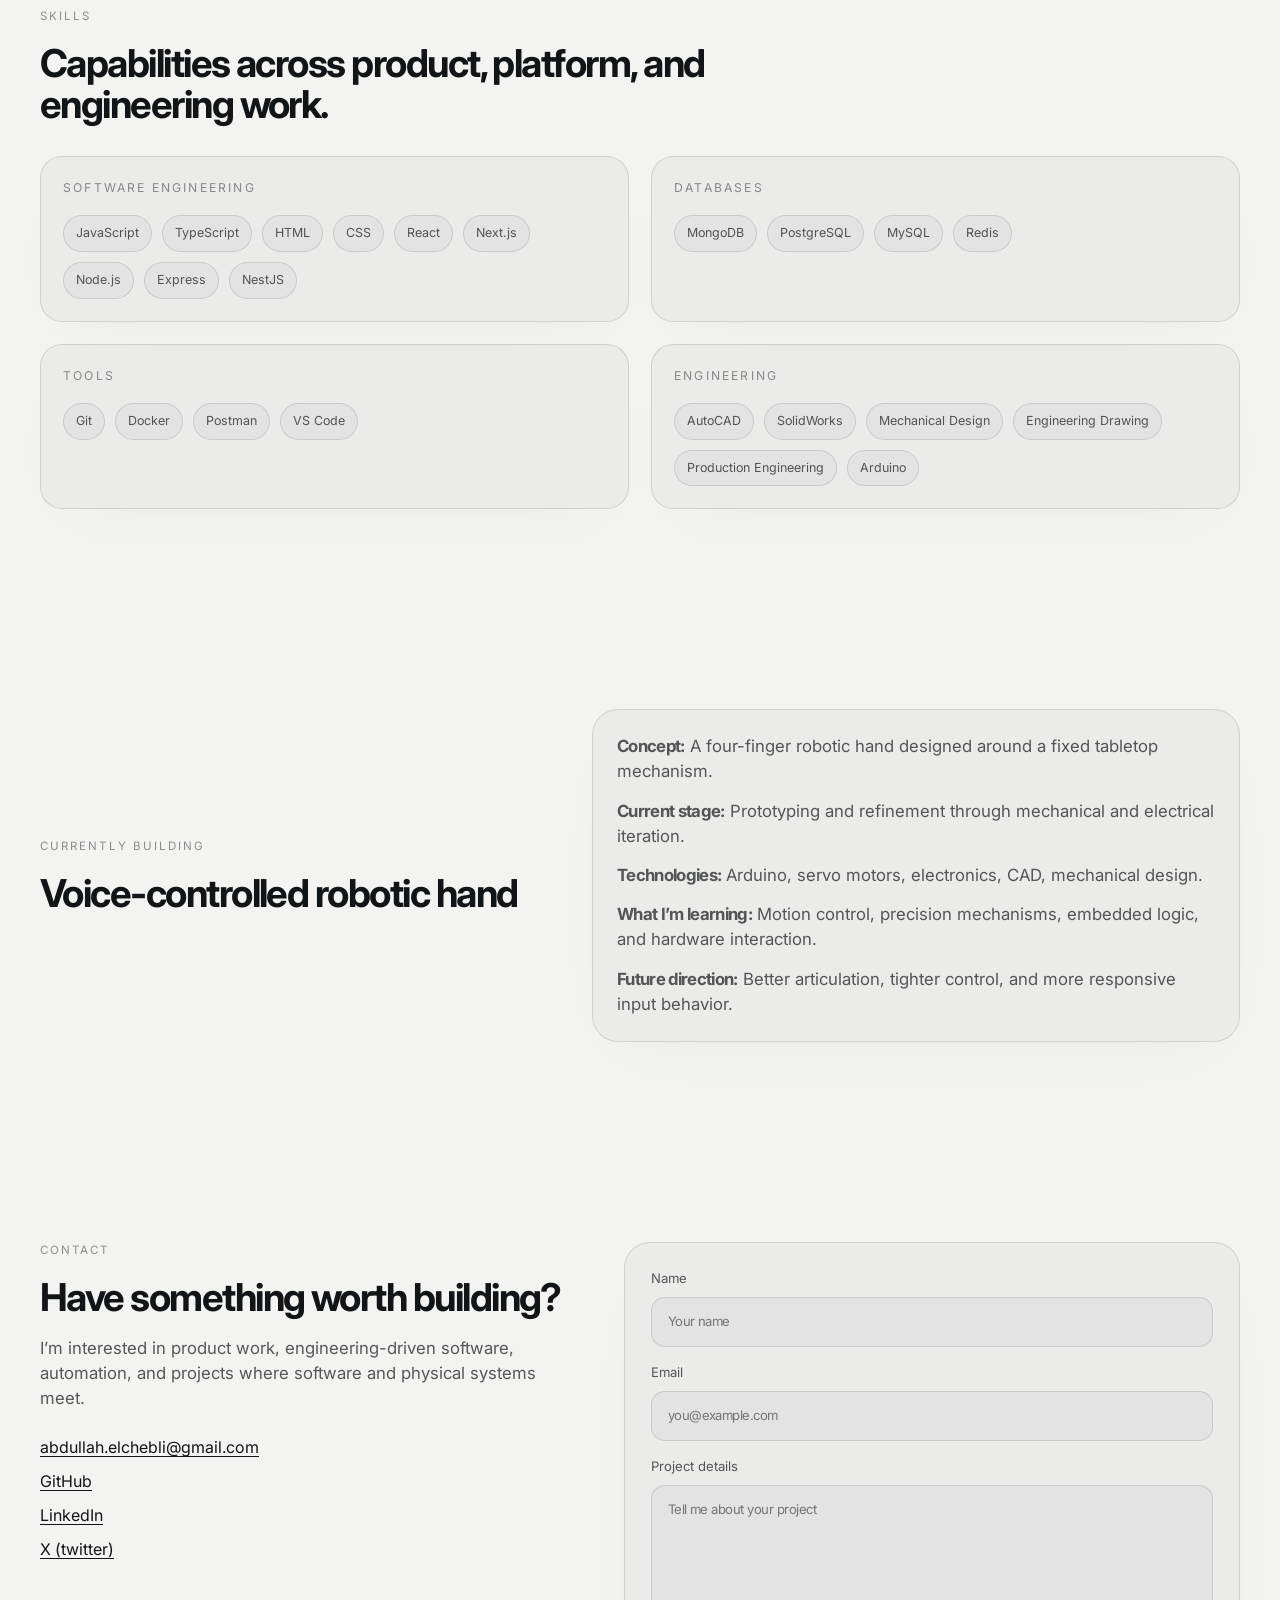
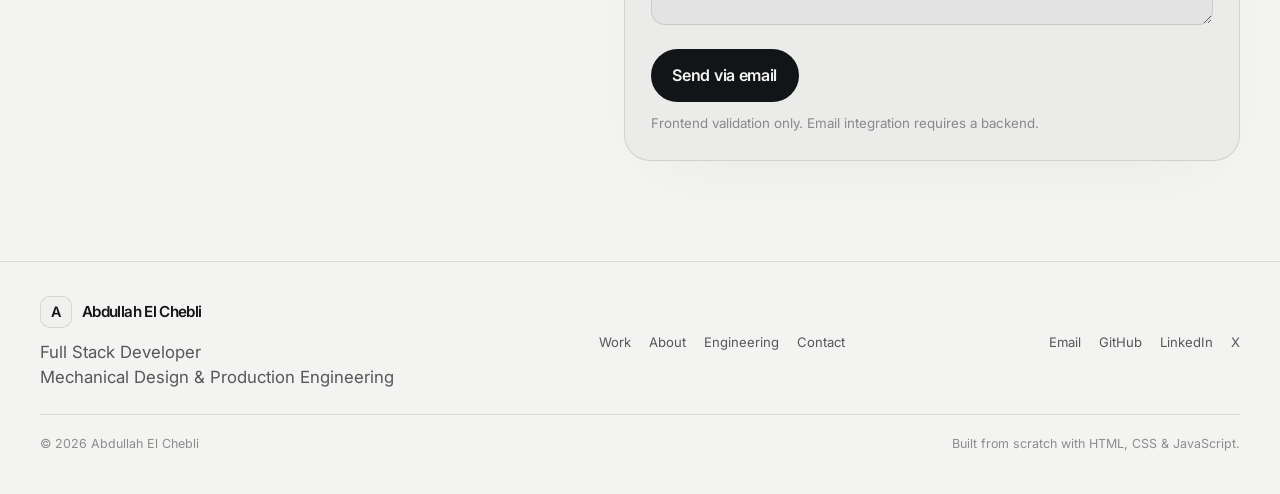
==== commit 72c244dd: "Add files via upload" ====
--- a/index.html
+++ b/index.html
@@ -1,356 +1,537 @@
-<!doctype html>
-<html lang="en">
-  <head>
-    <meta charset="UTF-8" />
-    <meta name="viewport" content="width=device-width, initial-scale=1.0" />
-    <meta
-      name="description"
-      content="Abdullah El Chebli portfolio: full-stack development, scalable backend systems, modern frontend, and product-focused engineering."
-    />
-    <meta name="author" content="Abdullah El Chebli" />
-    <meta name="robots" content="index, follow" />
-    <meta name="theme-color" content="#0b0f14" />
-
-    <link rel="canonical" href="https://abdullah-elchebli.space/" />
-    <link rel="icon" type="image/png" href="https://abdullah-elchebli.space/page-image.png" />
-    <link rel="apple-touch-icon" href="https://abdullah-elchebli.space/page-image.png" />
-
-    <meta property="og:type" content="website" />
-    <meta property="og:site_name" content="Abdullah El Chebli" />
-    <meta property="og:locale" content="en_US" />
-    <meta property="og:title" content="Abdullah El Chebli | Portfolio" />
-    <meta
-      property="og:description"
-      content="Full-stack developer portfolio featuring projects, skills, milestones, and contact information."
-    />
-    <meta property="og:url" content="https://abdullah-elchebli.space/" />
-    <meta
-      property="og:image"
-      content="https://abdullah-elchebli.space/page-image.png"
-    />
-    <meta property="og:image:width" content="1200" />
-    <meta property="og:image:height" content="630" />
-    <meta property="og:image:alt" content="Abdullah El Chebli portfolio preview" />
-
-    <meta name="twitter:card" content="summary_large_image" />
-    <meta name="twitter:title" content="Abdullah El Chebli | Portfolio" />
-    <meta
-      name="twitter:description"
-      content="Full-stack developer portfolio with selected projects, skills, and contact details."
-    />
-    <meta
-      name="twitter:image"
-      content="https://abdullah-elchebli.space/page-image.png"
-    />
-
-    <script type="application/ld+json">
-      {
-        "@context": "https://schema.org",
-        "@type": "Person",
-        "name": "Abdullah El Chebli",
-        "url": "https://abdullah-elchebli.space/",
-        "image": "https://abdullah-elchebli.space/page-image.png",
-        "sameAs": [
-          "https://github.com/i-tsx",
-          "https://www.linkedin.com/in/abdullah-chebli-244240279/"
-        ],
-        "jobTitle": "Full Stack Developer"
-      }
-    </script>
-    <title>Abdullah El Chebli | Portfolio</title>
-    <link rel="stylesheet" href="./styles.css" />
-  </head>
-  <body>
-    <div class="bg-orb orb-a"></div>
-    <div class="bg-orb orb-b"></div>
-
-    <header class="site-header">
-      <a class="brand" href="#top" aria-label="Home">
-        <img
-          src="https://abdullah-elchebli.space/page-image.png"
-          alt="Abdullah logo"
-          class="brand-image"
-        />
-      </a>
-      <button
-        class="menu-toggle"
-        aria-label="Toggle menu"
-        aria-expanded="false"
-      >
-        Menu
-      </button>
-      <nav class="site-nav" aria-label="Primary">
-        <a href="#about" data-i18n="nav.about">About</a>
-        <a href="#skills" data-i18n="nav.skills">Skills</a>
-        <a href="#projects" data-i18n="nav.projects">Projects</a>
-        <a href="#experience" data-i18n="nav.experience">Experience</a>
-        <a href="#contact" data-i18n="nav.contact">Contact</a>
-      </nav>
-      <button class="lang-toggle" id="lang-toggle" aria-label="Toggle language" title="عربي / English">
-        <span class="lang-en">EN</span>
-        <span class="lang-ar">ع</span>
-      </button>
-    </header>
-
-    <main>
-      <section class="hero reveal" id="hero" id="top">
-        <p class="eyebrow" data-i18n="hero.eyebrow">Open to full-time and freelance work</p>
-        <h1>
-          <span data-i18n="hero.greeting">Hi, I am</span>
-          <span class="accent" id="profile-name" data-i18n="hero.name">Abdullah El Chebli</span
-          >.<br />
-          <span data-i18n="hero.headline">I build scalable products and high-impact developer tools.</span>
-        </h1>
-        <p class="hero-copy" data-i18n="hero.bio">
-          Full Stack Developer, performance optimization, scalable backend systems, and polished frontend experiences.
-        </p>
-        <p class="major-badge" aria-label="Academic major" data-i18n="hero.major">
-          Major: Mechanical Engineering (Design and Production)
-        </p>
-        <div class="hero-actions">
-          <a
-            class="btn btn-primary"
-            id="github-link"
-            href="https://github.com/i-tsx"
-            target="_blank"
-            rel="noreferrer"
-            data-i18n="hero.github"
-            >GitHub Profile</a
-          >
-          <a
-            class="btn btn-ghost"
-            href="https://www.linkedin.com/in/abdullah-chebli-244240279/"
-            target="_blank"
-            rel="noreferrer"
-            data-i18n="hero.linkedin"
-            >LinkedIn</a
-          >
-        </div>
-        <ul class="hero-stats" aria-label="Quick profile highlights">
-          <li><strong id="stat-years">5+</strong> <span data-i18n="hero.yearsOnGithub">Years on GitHub</span></li>
-          <li><strong id="stat-repos">9</strong> <span data-i18n="hero.repos">Public repositories</span></li>
-          <li><strong id="stat-followers">1</strong> <span data-i18n="hero.followers">GitHub followers</span></li>
-        </ul>
-      </section>
-
-      <section class="about reveal" id="about">
-        <div>
-          <p class="section-tag" data-i18n="about.tag">About</p>
-          <h2 data-i18n="about.heading">Building practical, reliable systems with product focus.</h2>
-        </div>
-        <p data-i18n="about.content">
-          Full-stack web developer with 3+ years of experience, and a builder who enjoys
-          performance-focused architectures.
-          I am currently a second-year Mechanical Engineering student in the
-          Design and Production major at Homs University.
-        </p>
-      </section>
-
-      <section class="skills reveal" id="skills">
-        <p class="section-tag" data-i18n="skills.tag">Skills</p>
-        <h2 data-i18n="skills.heading">Tools and technologies I rely on every day.</h2>
-        <div class="skill-grid">
-          <article class="skill-card">
-            <h3 data-i18n="skills.frontend.title">Frontend</h3>
-            <p data-i18n="skills.frontend.desc">
-              React, Next.js, TypeScript, HTML, CSS, and responsive interface
-              engineering.
-            </p>
-          </article>
-          <article class="skill-card">
-            <h3 data-i18n="skills.backend.title">Backend</h3>
-            <p data-i18n="skills.backend.desc">
-              Node.js, NestJS, SQL/NoSQL design, API architecture, and
-              optimization.
-            </p>
-          </article>
-          <article class="skill-card">
-            <h3 data-i18n="skills.workflow.title">Workflow</h3>
-            <p data-i18n="skills.workflow.desc">
-              Git, Docker, package publishing, maintainable architecture, and
-              production delivery.
-            </p>
-          </article>
-        </div>
-      </section>
-
-      <section class="projects reveal" id="projects">
-        <div class="section-head">
-          <p class="section-tag" data-i18n="projects.tag">Projects</p>
-          <h2 data-i18n="projects.heading">Selected work</h2>
-        </div>
-        <div class="project-grid">
-          <article class="project-card" data-project-card>
-            <p class="project-type" data-project-language>TypeScript</p>
-            <h3 data-project-name>simplifield-sql</h3>
-            <p data-project-description>
-              NPM package to streamline SQL query usage and improve developer
-              productivity.
-            </p>
-            <div class="chip-row" data-project-meta>
-              <span>npm</span><span>sql</span><span>typescript</span>
-            </div>
-            <a
-              data-project-link
-              href="https://www.npmjs.com/package/simplifield-sql"
-              target="_blank"
-              rel="noreferrer"
-              data-i18n="projects.openProject"
-              >Open Project</a
-            >
-          </article>
-
-          <article class="project-card" data-project-card>
-            <p class="project-type" data-project-language>TypeScript</p>
-            <h3 data-project-name>stavo-e-commerce</h3>
-            <p data-project-description>
-              A React-based e-commerce UI project focused on clean shopping
-              flows and modern UX.
-            </p>
-            <div class="chip-row" data-project-meta>
-              <span>react</span><span>ui</span><span>e-commerce</span>
-            </div>
-            <a
-              data-project-link
-              href="https://github.com/i-tsx/stavo-e-commerce"
-              target="_blank"
-              rel="noreferrer"
-              data-i18n="projects.openRepo"
-              >Open Repository</a
-            >
-          </article>
-
-          <article class="project-card" data-project-card>
-            <p class="project-type" data-project-language>JavaScript</p>
-            <h3 data-project-name>SystemBot</h3>
-            <p data-project-description>
-              Discord.js system bot designed to automate and support complete
-              server operations.
-            </p>
-            <div class="chip-row" data-project-meta>
-              <span>discord.js</span><span>node.js</span><span>automation</span>
-            </div>
-            <a
-              data-project-link
-              href="https://github.com/i-tsx/SystemBot"
-              target="_blank"
-              rel="noreferrer"
-              data-i18n="projects.openRepo"
-              >Open Repository</a
-            >
-          </article>
-        </div>
-      </section>
-
-      <section class="experience reveal" id="experience">
-        <p class="section-tag" data-i18n="experience.tag">Milestones</p>
-        <h2 data-i18n="experience.heading">Highlights from GitHub and project work</h2>
-        <div class="timeline">
-          <article>
-            <h3 data-i18n="experience.activity.title">Profile Activity</h3>
-            <p class="muted" data-i18n="experience.activity.subtitle">GitHub account since 2020</p>
-            <p data-i18n="experience.activity.desc">
-              Consistent open-source activity across bot tooling, packages, and
-              full-stack web apps.
-            </p>
-          </article>
-          <article>
-            <h3 data-i18n="experience.competition.title">Competition Achievement</h3>
-            <p class="muted" data-i18n="experience.competition.subtitle">UAE AI Competition</p>
-            <p data-i18n="experience.competition.desc">
-              #1 winner with a strong focus on practical AI problem-solving and
-              delivery.
-            </p>
-          </article>
-          <article>
-            <h3 data-i18n="experience.discord.title">Discord Bot Ecosystem</h3>
-            <p class="muted" data-i18n="experience.discord.subtitle">5,000+ server impact</p>
-            <p data-i18n="experience.discord.desc">
-              Built and maintained Discord bots that reached real communities at
-              production scale.
-            </p>
-          </article>
-        </div>
-      </section>
-
-      <section class="contact reveal" id="contact">
-        <div>
-          <p class="section-tag" data-i18n="contact.tag">Contact</p>
-          <h2 data-i18n="contact.heading">Let us build something memorable.</h2>
-          <p data-i18n="contact.desc">
-            Reach out through GitHub or LinkedIn for collaborations, freelance
-            work, and product ideas.
-          </p>
-          <div class="contact-links">
-            <a href="https://github.com/i-tsx" target="_blank" rel="noreferrer"
-              >github.com/i-tsx</a
-            >
-            <a
-              href="https://www.linkedin.com/in/abdullah-chebli-244240279/"
-              target="_blank"
-              rel="noreferrer"
-              data-i18n="contact.linkedin"
-              >LinkedIn Profile</a
-            >
-            <a
-              href="https://www.npmjs.com/package/simplifield-sql"
-              target="_blank"
-              rel="noreferrer"
-              data-i18n="contact.npm"
-              >NPM: simplifield-sql</a
-            >
-          </div>
-        </div>
-        <form
-          class="contact-form"
-          action="https://formspree.io/f/mzdypyoy"
-          method="post"
-          data-form-endpoint="https://formspree.io/f/mzdypyoy"
-        >
-          <input
-            type="hidden"
-            name="_subject"
-            value="New portfolio contact message"
-          />
-          <label data-i18n="contact.form.name">
-            Name
-            <input
-              type="text"
-              name="name"
-              placeholder="Your full name"
-              required
-            />
-          </label>
-          <label data-i18n="contact.form.email">
-            Email
-            <input
-              type="email"
-              name="email"
-              placeholder="you@example.com"
-              required
-            />
-          </label>
-          <label data-i18n="contact.form.message">
-            Project brief
-            <textarea
-              name="message"
-              rows="5"
-              placeholder="Tell me about your idea..."
-              required
-            ></textarea>
-          </label>
-          <button class="btn btn-primary" type="submit" data-i18n="contact.form.submit">Send Message</button>
-        </form>
-      </section>
-    </main>
-
-    <footer class="site-footer">
-      <p>
-        © <span id="year"></span> <span data-i18n="hero.name">Abdullah El Chebli</span>. <span data-i18n="footer.rights">All rights reserved.</span>
-      </p>
-      <a href="#top" data-i18n="footer.topLink">Back to top</a>
-    </footer>
-
-    <script src="./script.js"></script>
-  </body>
-</html>
+<!DOCTYPE html>
+<html lang="en" dir="ltr" data-theme="dark" data-lang="en">
+  <head>
+    <meta charset="UTF-8" />
+    <meta name="viewport" content="width=device-width, initial-scale=1.0" />
+    <meta
+      name="description"
+      content="Abdullah El Chebli — Full Stack Developer and Mechanical Design & Production Engineering student building software and engineered systems."
+    />
+    <title>Abdullah El Chebli | Full Stack Developer</title>
+    <link rel="preconnect" href="https://fonts.googleapis.com" />
+    <link rel="preconnect" href="https://fonts.gstatic.com" crossorigin />
+    <link
+      href="https://fonts.googleapis.com/css2?family=Inter:wght@400;500;600;700;800;900&display=swap"
+      rel="stylesheet"
+    />
+    <link rel="icon" href="data:image/svg+xml,%3Csvg xmlns='http://www.w3.org/2000/svg' viewBox='0 0 100 100'%3E%3Ctext y='.9em' font-size='90'%3E%A0%3C/text%3E%3C/svg%3E" />
+    <link rel="stylesheet" href="css/reset.css" />
+    <link rel="stylesheet" href="css/variables.css" />
+    <link rel="stylesheet" href="css/global.css" />
+    <link rel="stylesheet" href="css/components.css" />
+    <link rel="stylesheet" href="css/sections.css" />
+    <link rel="stylesheet" href="css/responsive.css" />
+  </head>
+  <body>
+    <div class="page-shell">
+      <header class="site-header" id="top">
+        <div class="container nav-container">
+          <a href="#top" class="brand" aria-label="Abdullah El Chebli home">
+            <span class="brand-mark">A</span>
+            <span class="brand-text">Abdullah El Chebli</span>
+          </a>
+
+          <nav class="main-nav" aria-label="Main navigation">
+            <a href="#work" data-i18n="navWork">Work</a>
+            <a href="#about" data-i18n="navAbout">About</a>
+            <a href="#engineering" data-i18n="navEngineering">Engineering</a>
+            <a href="#contact" data-i18n="navContact">Contact</a>
+          </nav>
+
+          <div class="nav-actions">
+            <div class="lang-switch" aria-label="Language switcher" role="group">
+              <button class="lang-btn is-active" type="button" data-lang="en" aria-pressed="true">EN</button>
+              <button class="lang-btn" type="button" data-lang="ar" aria-pressed="false">AR</button>
+            </div>
+            <button class="theme-toggle" type="button" aria-label="Toggle dark mode">
+              <span class="theme-icon" aria-hidden="true">☼</span>
+            </button>
+            <a class="button button-small" href="#work" data-i18n="ctaViewWork">View work</a>
+          </div>
+
+          <button class="nav-toggle" type="button" aria-label="Open menu" aria-expanded="false">
+            <span></span>
+            <span></span>
+            <span></span>
+          </button>
+        </div>
+      </header>
+
+      <main>
+        <section class="hero section-pad" id="home">
+          <div class="container hero-grid">
+            <div class="hero-copy reveal">
+              <div class="eyebrow-row">
+                <span class="status-dot" aria-label="Available for work"></span>
+                <span data-i18n="heroStatus">Available for selected projects</span>
+              </div>
+              <h1 data-i18n="heroTitle">Building digital products<br />with an engineer’s mindset.</h1>
+              <p class="lead" data-i18n="heroLead">
+                I’m Abdullah — a full-stack developer and mechanical design & production engineering student. I build
+                web applications, developer tools, and experimental hardware projects that sit at the intersection of
+                software and physical systems.
+              </p>
+              <div class="cta-row">
+                <a class="button" href="#work" data-i18n="ctaViewWorkLong">View my work</a>
+                <a class="button button-secondary" href="#contact" data-i18n="ctaContactMe">Contact me</a>
+              </div>
+              <div class="meta-row">
+                <span data-i18n="heroLocation">Based in the UAE</span>
+                <span class="separator">•</span>
+                <span data-i18n="heroRole">Full Stack Developer</span>
+              </div>
+            </div>
+
+            <div class="hero-visual reveal" aria-label="Portrait of Abdullah El Chebli">
+              <div class="hero-photo-card">
+                <div class="photo-badge" data-i18n="photoBadge">Software × Engineering</div>
+                <img src="assets/images/picture.png" alt="Portrait of Abdullah El Chebli" />
+                <div class="photo-meta">
+                  <span data-i18n="photoRole">Full Stack Developer</span>
+                  <span data-i18n="photoStudy">Mechanical Engineering Student</span>
+                </div>
+              </div>
+            </div>
+          </div>
+        </section>
+
+        <section class="section-pad" id="work">
+          <div class="container">
+            <div class="section-heading reveal">
+              <p class="section-kicker" data-i18n="sectionWorkKicker">Selected work</p>
+              <h2 data-i18n="sectionWorkTitle">Products, platforms, and prototypes built with clarity.</h2>
+            </div>
+
+            <article class="project-feature project-feature-large reveal">
+              <div class="project-visual visual-gravitybot">
+                <div class="dashboard-panel">
+                  <div class="dashboard-topbar">
+                    <span class="dot red"></span>
+                    <span class="dot yellow"></span>
+                    <span class="dot green"></span>
+                  </div>
+
+                  <div class="dashboard-body">
+                    <aside class="sidebar">
+                      <span class="sidebar-item active" data-i18n="overview">Overview</span>
+                      <span class="sidebar-item" data-i18n="moderation">Moderation</span>
+                      <span class="sidebar-item" data-i18n="automation">Automation</span>
+                      <span class="sidebar-item" data-i18n="security">Security</span>
+                    </aside>
+                    <div class="panel-content">
+                      <div class="kpi-row">
+                        <div class="kpi-card large">
+                          <span data-i18n="guildHealth">Guild health</span>
+                          <strong>94%</strong>
+                        </div>
+                        <div class="kpi-card">
+                          <span data-i18n="logs">Logs</span>
+                          <strong>12.7k</strong>
+                        </div>
+                      </div>
+                      <div class="chart-block">
+                        <span class="bar a"></span>
+                        <span class="bar b"></span>
+                        <span class="bar c"></span>
+                        <span class="bar d"></span>
+                        <span class="bar e"></span>
+                        <span class="bar f"></span>
+                      </div>
+                    </div>
+                  </div>
+                </div>
+              </div>
+
+              <div class="project-copy">
+                <div class="project-index">01</div>
+                <p class="project-name">GravityBot</p>
+                <h3 data-i18n="gravityBotTitle">Automation and community platform</h3>
+                <p data-i18n="gravityBotDescription">
+                  A server-management platform focused on moderation, automation, protection, leveling, and operational
+                  visibility. The work balanced user experience with robust system logic and real-time workflow needs.
+                </p>
+                <div class="tag-list">
+                  <span>Node.js</span>
+                  <span>TypeScript</span>
+                  <span>MongoDB</span>
+                  <span>Redis</span>
+                  <span>NestJS</span>
+                  <span>Docker</span>
+                </div>
+                <div class="project-meta">
+                  <span data-i18n="roleFullStack">Role: Full-stack development</span>
+                  <a href="#contact" aria-label="Request more details about GravityBot" data-i18n="requestDetails">Request details →</a>
+                </div>
+              </div>
+            </article>
+
+            <article class="project-feature reveal">
+              <div class="project-visual visual-ugarit">
+                <div class="analytics-panel">
+                  <div class="analytics-header">
+                    <span data-i18n="ugaritDashboard">Ugarit Dashboard</span>
+                    <span class="pill" data-i18n="live">Live</span>
+                  </div>
+                  <div class="analytics-grid">
+                    <div class="mini-card">
+                      <small data-i18n="users">Users</small>
+                      <strong>24.8k</strong>
+                    </div>
+                    <div class="mini-card">
+                      <small data-i18n="conversion">Conversion</small>
+                      <strong>8.6%</strong>
+                    </div>
+                    <div class="mini-card">
+                      <small data-i18n="revenue">Revenue</small>
+                      <strong>$41.2k</strong>
+                    </div>
+                  </div>
+                  <div class="line-chart">
+                    <span class="chart-line"></span>
+                  </div>
+                </div>
+              </div>
+
+              <div class="project-copy">
+                <div class="project-index">02</div>
+                <p class="project-name">Ugarit Dashboard</p>
+                <h3 data-i18n="ugaritTitle">Website, user, and content operations dashboard</h3>
+                <p data-i18n="ugaritDescription">
+                  A full-stack management tool for overseeing sites, users, content, and analytics. The interface was
+                  designed to make operational complexity feel structured and readable.
+                </p>
+                <div class="tag-list">
+                  <span>React</span>
+                  <span>TypeScript</span>
+                  <span>Vite</span>
+                  <span>Express</span>
+                  <span>MongoDB</span>
+                  <span>JWT</span>
+                  <span>Tailwind</span>
+                </div>
+                <div class="project-meta">
+                  <span data-i18n="roleProduct">Role: Product interface + backend logic</span>
+                  <a href="#contact" aria-label="Request more details about Ugarit Dashboard" data-i18n="requestDetails">Request details →</a>
+                </div>
+              </div>
+            </article>
+
+            <div class="project-grid">
+              <article class="project-mini reveal">
+                <div class="project-index">03</div>
+                <p class="project-name">Robotic Hand</p>
+                <h3 data-i18n="roboticHandTitle">Voice-controlled four-finger prototype</h3>
+                <p data-i18n="roboticHandDescription">
+                  A personal engineering project combining mechatronics, electronics, CAD-driven design, and motion.
+                </p>
+                <div class="tag-list compact">
+                  <span>Arduino</span>
+                  <span>Servo motors</span>
+                  <span>CAD</span>
+                </div>
+              </article>
+
+              <article class="project-mini reveal">
+                <div class="project-index">04</div>
+                <p class="project-name">Developer tools</p>
+                <h3 data-i18n="toolsTitle">Experiments, utilities, and automation</h3>
+                <p data-i18n="toolsDescription">
+                  Smaller builds spanning automation scripts, APIs, utilities, UI experiments, and engineering prototypes.
+                </p>
+                <div class="tag-list compact">
+                  <span>Node.js</span>
+                  <span>APIs</span>
+                  <span>Automation</span>
+                </div>
+              </article>
+            </div>
+          </div>
+        </section>
+
+        <section class="section-pad about-section" id="about">
+          <div class="container about-grid">
+            <div class="about-copy reveal">
+              <p class="section-kicker" data-i18n="sectionAboutKicker">About</p>
+              <h2 data-i18n="sectionAboutTitle">I started with software and grew into engineering.</h2>
+              <p data-i18n="aboutParagraph1">
+                My path began in software development, and over time my interest expanded toward engineering and physical
+                systems. I enjoy building products where logic, structure, and real-world constraints meet — whether that
+                means a web platform, an API layer, or a mechanism with moving parts.
+              </p>
+              <p data-i18n="aboutParagraph2">
+                Now I work across software, web applications, automation, databases, mechanical design, and robotics. I’m
+                motivated by curiosity and by the challenge of making systems that are useful, reliable, and thoughtfully
+                designed.
+              </p>
+            </div>
+
+            <div class="timeline reveal" aria-label="Career journey timeline">
+              <div class="timeline-track">
+                <span data-i18n="timelineBeginning">Beginning</span>
+                <span class="arrow">→</span>
+                <span data-i18n="timelineSoftware">Software</span>
+                <span class="arrow">→</span>
+                <span data-i18n="timelineFullStack">Full-stack development</span>
+                <span class="arrow">→</span>
+                <span data-i18n="timelineEngineering">Engineering</span>
+                <span class="arrow">→</span>
+                <span data-i18n="timelineRobotics">Robotics / physical systems</span>
+                <span class="arrow">→</span>
+                <span data-i18n="timelineNext">What comes next</span>
+              </div>
+            </div>
+          </div>
+        </section>
+
+        <section class="section-pad overlap-section" id="engineering">
+          <div class="container">
+            <div class="section-heading reveal narrow">
+              <p class="section-kicker" data-i18n="engineeringSectionKicker">Software × Engineering</p>
+              <h2 data-i18n="engineeringSectionTitle">Where product thinking meets physical systems.</h2>
+            </div>
+
+            <div class="dual-visual reveal">
+              <div class="domain domain-software">
+                <div class="domain-header">
+                  <span data-i18n="softwareLabel">Software</span>
+                </div>
+                <ul>
+                  <li data-i18n="softwareList1">Web applications</li>
+                  <li data-i18n="softwareList2">Backend systems</li>
+                  <li data-i18n="softwareList3">APIs</li>
+                  <li data-i18n="softwareList4">Databases</li>
+                  <li data-i18n="softwareList5">Automation</li>
+                  <li data-i18n="softwareList6">Developer tools</li>
+                </ul>
+              </div>
+
+              <div class="domain-center">
+                <span data-i18n="photoBadge">Software × Engineering</span>
+              </div>
+
+              <div class="domain domain-engineering">
+                <div class="domain-header">
+                  <span data-i18n="engineeringLabel">Engineering</span>
+                </div>
+                <ul>
+                  <li data-i18n="engList1">Mechanical design</li>
+                  <li data-i18n="engList2">CAD</li>
+                  <li data-i18n="engList3">Production</li>
+                  <li data-i18n="engList4">Engineering drawings</li>
+                  <li data-i18n="engList5">Robotics</li>
+                  <li data-i18n="engList6">Physical prototyping</li>
+                </ul>
+              </div>
+            </div>
+
+            <div class="blueprint-panel reveal" aria-label="Technical engineering drawing inspired design">
+              <div class="blueprint-annotations">
+                <span data-i18n="blueprintRadius">R = 40</span>
+                <span data-i18n="blueprintDiameter">Ø32</span>
+                <span data-i18n="blueprintGrid">grid 1:1</span>
+                <span data-i18n="blueprintAlignment">alignment</span>
+              </div>
+              <div class="blueprint-drawing">
+                <span class="bp-line bp-h"></span>
+                <span class="bp-line bp-v"></span>
+                <span class="bp-line bp-diag"></span>
+                <span class="bp-circle"></span>
+                <span class="bp-node bp-a"></span>
+                <span class="bp-node bp-b"></span>
+                <span class="bp-node bp-c"></span>
+              </div>
+            </div>
+          </div>
+        </section>
+
+        <section class="section-pad journey-section">
+          <div class="container">
+            <div class="section-heading reveal">
+              <p class="section-kicker" data-i18n="journeyKicker">Journey</p>
+              <h2 data-i18n="journeyTitle">Building over time, with a focus on systems and motion.</h2>
+            </div>
+
+            <div class="journey-list reveal">
+              <article class="journey-item">
+                <div class="year" data-i18n="journeyYear1">2023–Present</div>
+                <div class="journey-content">
+                  <h3 data-i18n="journeyTitle1">Software Development</h3>
+                  <p data-i18n="journeyText1">Full-stack applications, APIs, automation, bots, and developer tools.</p>
+                </div>
+              </article>
+
+              <article class="journey-item">
+                <div class="year" data-i18n="journeyYear2">2024–Present</div>
+                <div class="journey-content">
+                  <h3 data-i18n="journeyTitle2">Mechanical Engineering</h3>
+                  <p data-i18n="journeyText2">Design and Production Engineering studies.</p>
+                </div>
+              </article>
+
+              <article class="journey-item">
+                <div class="year" data-i18n="journeyYear3">2025–Present</div>
+                <div class="journey-content">
+                  <h3 data-i18n="journeyTitle3">Robotics / Hardware Experiments</h3>
+                  <p data-i18n="journeyText3">Arduino, servo systems, sensors, and mechanical concepts.</p>
+                </div>
+              </article>
+            </div>
+          </div>
+        </section>
+
+        <section class="section-pad skills-section">
+          <div class="container">
+            <div class="section-heading reveal narrow">
+              <p class="section-kicker" data-i18n="skillsKicker">Skills</p>
+              <h2 data-i18n="skillsTitle">Capabilities across product, platform, and engineering work.</h2>
+            </div>
+
+            <div class="skills-grid reveal">
+              <div class="skill-group">
+                <p class="skill-label" data-i18n="softwareEngineering">Software engineering</p>
+                <div class="skill-list">
+                  <span>JavaScript</span>
+                  <span>TypeScript</span>
+                  <span>HTML</span>
+                  <span>CSS</span>
+                  <span>React</span>
+                  <span>Next.js</span>
+                  <span>Node.js</span>
+                  <span>Express</span>
+                  <span>NestJS</span>
+                </div>
+              </div>
+
+              <div class="skill-group">
+                <p class="skill-label" data-i18n="databases">Databases</p>
+                <div class="skill-list">
+                  <span>MongoDB</span>
+                  <span>PostgreSQL</span>
+                  <span>MySQL</span>
+                  <span>Redis</span>
+                </div>
+              </div>
+
+              <div class="skill-group">
+                <p class="skill-label" data-i18n="tools">Tools</p>
+                <div class="skill-list">
+                  <span>Git</span>
+                  <span>Docker</span>
+                  <span>Postman</span>
+                  <span>VS Code</span>
+                </div>
+              </div>
+
+              <div class="skill-group">
+                <p class="skill-label" data-i18n="engineering">Engineering</p>
+                <div class="skill-list">
+                  <span>AutoCAD</span>
+                  <span>SolidWorks</span>
+                  <span>Mechanical Design</span>
+                  <span>Engineering Drawing</span>
+                  <span>Production Engineering</span>
+                  <span>Arduino</span>
+                </div>
+              </div>
+            </div>
+          </div>
+        </section>
+
+        <section class="section-pad current-section">
+          <div class="container current-grid reveal">
+            <div>
+              <p class="section-kicker" data-i18n="currentlyBuildingKicker">Currently building</p>
+              <h2 data-i18n="currentlyBuildingTitle">Voice-controlled robotic hand</h2>
+            </div>
+            <div class="current-body">
+              <div class="current-block">
+                <p><strong data-i18n="conceptLabel">Concept:</strong> <span data-i18n="conceptText">A four-finger robotic hand designed around a fixed tabletop mechanism.</span></p>
+                <p><strong data-i18n="stageLabel">Current stage:</strong> <span data-i18n="stageText">Prototyping and refinement through mechanical and electrical iteration.</span></p>
+                <p><strong data-i18n="techLabel">Technologies:</strong> <span data-i18n="techText">Arduino, servo motors, electronics, CAD, mechanical design.</span></p>
+                <p><strong data-i18n="learnLabel">What I’m learning:</strong> <span data-i18n="learnText">Motion control, precision mechanisms, embedded logic, and hardware interaction.</span></p>
+                <p><strong data-i18n="futureLabel">Future direction:</strong> <span data-i18n="futureText">Better articulation, tighter control, and more responsive input behavior.</span></p>
+              </div>
+            </div>
+          </div>
+        </section>
+
+        <section class="section-pad contact-section" id="contact">
+          <div class="container contact-grid reveal">
+            <div class="contact-copy">
+              <p class="section-kicker" data-i18n="sectionContactKicker">Contact</p>
+              <h2 data-i18n="sectionContactTitle">Have something worth building?</h2>
+              <p data-i18n="contactText">
+                I’m interested in product work, engineering-driven software, automation, and projects where software and
+                physical systems meet.
+              </p>
+              <div class="contact-links">
+                <a href="mailto:abdullah.elchebli@gmail.com">abdullah.elchebli@gmail.com</a>
+                <a href="https://github.com/i-tsx" target="_blank" rel="noreferrer">GitHub</a>
+                <a href="https://www.linkedin.com/in/abdullah-el-chebli-244240279/" target="_blank" rel="noreferrer">LinkedIn</a>
+                <a href="https://x.com/ChebliDev" target="_blank" rel="noreferrer">X (twitter)</a>
+              </div>
+            </div>
+
+            <form class="contact-form" novalidate>
+              <label>
+                <span data-i18n="formName">Name</span>
+                <input type="text" name="name" data-i18n-placeholder="formNamePlaceholder" placeholder="Your name" aria-label="Your name" />
+              </label>
+              <label>
+                <span data-i18n="formEmail">Email</span>
+                <input type="email" name="email" data-i18n-placeholder="formEmailPlaceholder" placeholder="you@example.com" aria-label="Your email" />
+              </label>
+              <label>
+                <span data-i18n="formProject">Project details</span>
+                <textarea name="message" rows="5" data-i18n-placeholder="formProjectPlaceholder" placeholder="Tell me about your project" aria-label="Project details"></textarea>
+              </label>
+              <div class="form-actions">
+                <button class="button" type="submit" data-i18n="buttonSendEmail">Send via email</button>
+                <small data-i18n="formHint">Frontend validation only. Email integration requires a backend.</small>
+              </div>
+            </form>
+          </div>
+        </section>
+      </main>
+
+      <footer class="site-footer">
+        <div class="container footer-inner">
+          <div>
+            <div class="brand footer-brand">
+              <span class="brand-mark">A</span>
+              <span class="brand-text">Abdullah El Chebli</span>
+            </div>
+            <p data-i18n="footerRole">Full Stack Developer</p>
+            <p data-i18n="footerRole2">Mechanical Design & Production Engineering</p>
+          </div>
+
+          <nav class="footer-nav" aria-label="Footer navigation">
+            <a href="#work" data-i18n="navWork">Work</a>
+            <a href="#about" data-i18n="navAbout">About</a>
+            <a href="#engineering" data-i18n="navEngineering">Engineering</a>
+            <a href="#contact" data-i18n="navContact">Contact</a>
+          </nav>
+
+          <div class="footer-meta">
+            <a href="mailto:abdullah.elchebli@gmail.com" data-i18n="emailLabel">Email</a>
+            <a href="https://github.com/i-tsx" target="_blank" rel="noreferrer">GitHub</a>
+            <a href="https://www.linkedin.com/in/abdullah-el-chebli-244240279/" target="_blank" rel="noreferrer">LinkedIn</a>
+            <a href="https://x.com/ChebliDev" target="_blank" rel="noreferrer">X</a>
+          </div>
+        </div>
+
+        <div class="container footer-bottom">
+          <span>© <span id="current-year"></span> Abdullah El Chebli</span>
+          <span data-i18n="footerBuilt">Built from scratch with HTML, CSS &amp; JavaScript.</span>
+        </div>
+      </footer>
+    </div>
+
+    <script src="js/navigation.js"></script>
+    <script src="js/theme.js"></script>
+    <script src="js/language.js"></script>
+    <script src="js/animations.js"></script>
+    <script src="js/interactions.js"></script>
+    <script src="js/main.js"></script>
+  </body>
+</html>
--- a/css/variables.css
+++ b/css/variables.css
@@ -0,0 +1,62 @@
+:root {
+  --background: #0b0d10;
+  --background-elevated: #11151a;
+  --surface: #121820;
+  --surface-strong: #171e27;
+  --surface-muted: rgba(255, 255, 255, 0.02);
+  --surface-soft: rgba(255, 255, 255, 0.04);
+  --panel: rgba(255, 255, 255, 0.02);
+  --panel-alt: rgba(255, 255, 255, 0.05);
+  --panel-elevated: rgba(255, 255, 255, 0.06);
+  --panel-inverse: rgba(10, 12, 16, 0.75);
+  --grid-line: rgba(255, 255, 255, 0.04);
+  --header-bg: rgba(11, 13, 16, 0.72);
+  --text: #edf2f7;
+  --text-muted: rgba(237, 242, 247, 0.72);
+  --text-soft: rgba(237, 242, 247, 0.46);
+  --border: rgba(255, 255, 255, 0.08);
+  --accent: #d2d8dc;
+  --accent-strong: #f1f5f9;
+  --shadow: rgba(0, 0, 0, 0.28);
+  --ambient-glow: rgba(255, 255, 255, 0.04);
+  --max-width: 1200px;
+  --radius: 20px;
+  --nav-height: 80px;
+  --transition: 220ms ease;
+}
+
+html[data-theme='light'] {
+  --background: #f3f3f1;
+  --background-elevated: #f9f9f7;
+  --surface: #ffffff;
+  --surface-strong: #f0f1ee;
+  --surface-muted: rgba(17, 24, 32, 0.02);
+  --surface-soft: rgba(17, 24, 32, 0.05);
+  --panel: rgba(17, 24, 32, 0.03);
+  --panel-alt: rgba(17, 24, 32, 0.05);
+  --panel-elevated: rgba(17, 24, 32, 0.07);
+  --panel-inverse: rgba(255, 255, 255, 0.8);
+  --grid-line: rgba(17, 24, 32, 0.06);
+  --header-bg: rgba(243, 243, 241, 0.8);
+  --text: #121517;
+  --text-muted: rgba(18, 21, 23, 0.7);
+  --text-soft: rgba(18, 21, 23, 0.46);
+  --border: rgba(18, 21, 23, 0.12);
+  --accent: #171d22;
+  --accent-strong: #111826;
+  --shadow: rgba(30, 35, 40, 0.08);
+  --ambient-glow: rgba(17, 24, 32, 0.04);
+}
+
+html {
+  background: var(--background);
+  color: var(--text);
+}
+
+body {
+  background:
+    radial-gradient(circle at top left, var(--ambient-glow), transparent 35%),
+    var(--background);
+  color: var(--text);
+  font-family: 'Inter', sans-serif;
+}
--- a/css/global.css
+++ b/css/global.css
@@ -0,0 +1,138 @@
+html {
+  scroll-padding-top: 110px;
+}
+
+body {
+  overflow-x: hidden;
+}
+
+img {
+  user-select: none;
+}
+
+::selection {
+  background: var(--panel-alt);
+  color: var(--text);
+}
+
+.page-shell {
+  min-height: 100vh;
+}
+
+.container {
+  width: min(var(--max-width), calc(100% - 32px));
+  margin: 0 auto;
+}
+
+.section-pad {
+  padding: 100px 0;
+}
+
+.section-kicker {
+  font-size: 0.72rem;
+  letter-spacing: 0.18em;
+  text-transform: uppercase;
+  color: var(--text-soft);
+  margin-bottom: 18px;
+}
+
+h1,
+h2,
+h3,
+strong,
+button,
+input,
+textarea {
+  letter-spacing: -0.04em;
+}
+
+h1 {
+  font-size: clamp(3rem, 5vw, 6rem);
+  line-height: 0.97;
+  margin-bottom: 22px;
+  font-weight: 800;
+}
+
+h2 {
+  font-size: clamp(2rem, 3vw, 3.3rem);
+  line-height: 1.05;
+  font-weight: 700;
+  max-width: 760px;
+}
+
+h3 {
+  font-size: clamp(1.7rem, 2vw, 2.4rem);
+  line-height: 1.12;
+  font-weight: 600;
+}
+
+p {
+  color: var(--text-muted);
+  font-size: 1.05rem;
+}
+
+.lead {
+  font-size: clamp(1.05rem, 1.5vw, 1.22rem);
+  max-width: 640px;
+  color: var(--text-muted);
+}
+
+.button {
+  display: inline-flex;
+  align-items: center;
+  justify-content: center;
+  min-height: 48px;
+  padding: 0.86rem 1.3rem;
+  border-radius: 999px;
+  background: var(--text);
+  color: var(--background);
+  font-weight: 600;
+  letter-spacing: -0.02em;
+  transition: transform var(--transition), opacity var(--transition), background var(--transition), color var(--transition);
+  border: 1px solid transparent;
+}
+
+.button:hover {
+  transform: translateY(-1px);
+}
+
+.button-small {
+  min-height: 40px;
+  padding: 0.7rem 1rem;
+  font-size: 0.82rem;
+}
+
+.button-secondary {
+  background: transparent;
+  color: var(--text);
+  border-color: var(--border);
+}
+
+.reveal {
+  opacity: 0;
+  transform: translateY(24px);
+  transition: opacity 600ms ease, transform 600ms ease;
+}
+
+.reveal.visible {
+  opacity: 1;
+  transform: translateY(0);
+}
+
+@media (prefers-reduced-motion: reduce) {
+  html {
+    scroll-behavior: auto;
+  }
+
+  *, *::before, *::after {
+    animation-duration: 0.01ms !important;
+    animation-iteration-count: 1 !important;
+    transition-duration: 0.01ms !important;
+    scroll-behavior: auto !important;
+  }
+
+  .reveal {
+    opacity: 1;
+    transform: none;
+  }
+}
--- a/css/components.css
+++ b/css/components.css
@@ -0,0 +1,404 @@
+.site-header {
+  position: sticky;
+  top: 0;
+  z-index: 30;
+  backdrop-filter: blur(18px);
+  background: var(--header-bg);
+  border-bottom: 1px solid transparent;
+  transition: background var(--transition), border-color var(--transition), padding var(--transition), box-shadow var(--transition);
+}
+
+.site-header.scrolled {
+  border-color: var(--border);
+  box-shadow: 0 8px 24px var(--shadow);
+}
+
+.nav-container {
+  min-height: var(--nav-height);
+  display: flex;
+  align-items: center;
+  justify-content: space-between;
+  gap: 20px;
+}
+
+.site-header.scrolled .nav-container {
+  min-height: 70px;
+}
+
+.brand {
+  display: inline-flex;
+  align-items: center;
+  gap: 10px;
+  font-weight: 600;
+  letter-spacing: -0.04em;
+}
+
+.brand-mark {
+  width: 32px;
+  height: 32px;
+  display: inline-flex;
+  align-items: center;
+  justify-content: center;
+  background: var(--surface-strong);
+  border: 1px solid var(--border);
+  border-radius: 10px;
+  font-size: 0.9rem;
+}
+
+.brand-text {
+  font-size: 0.95rem;
+}
+
+.main-nav {
+  display: flex;
+  align-items: center;
+  gap: 28px;
+  font-size: 0.88rem;
+  color: var(--text-muted);
+}
+
+.main-nav a {
+  position: relative;
+  transition: color var(--transition);
+}
+
+.main-nav a::after {
+  content: "";
+  position: absolute;
+  left: 0;
+  bottom: -8px;
+  width: 100%;
+  height: 1px;
+  background: var(--text);
+  transform: scaleX(0);
+  transform-origin: left;
+  transition: transform var(--transition);
+}
+
+html[dir='rtl'] .main-nav a::after {
+  transform-origin: right;
+}
+
+html[dir='rtl'] .main-nav {
+  direction: rtl;
+}
+
+.main-nav a:hover,
+.main-nav a.active {
+  color: var(--text);
+}
+
+.main-nav a:hover::after,
+.main-nav a.active::after {
+  transform: scaleX(1);
+}
+
+.nav-actions {
+  display: flex;
+  align-items: center;
+  gap: 12px;
+}
+
+.lang-switch {
+  display: inline-flex;
+  align-items: center;
+  gap: 6px;
+  padding: 4px;
+  border-radius: 999px;
+  border: 1px solid var(--border);
+  background: var(--panel);
+}
+
+.lang-btn {
+  min-width: 38px;
+  height: 30px;
+  padding: 0 10px;
+  border: 0;
+  border-radius: 999px;
+  background: transparent;
+  color: var(--text-muted);
+  font-size: 0.72rem;
+  font-weight: 600;
+  letter-spacing: 0.08em;
+  cursor: pointer;
+  transition: background var(--transition), color var(--transition);
+}
+
+.lang-btn.is-active {
+  background: var(--text);
+  color: var(--background);
+}
+
+.theme-toggle {
+  width: 40px;
+  height: 40px;
+  border-radius: 50%;
+  border: 1px solid var(--border);
+  background: transparent;
+  color: var(--text);
+}
+
+.nav-toggle {
+  display: none;
+  width: 44px;
+  height: 44px;
+  border-radius: 12px;
+  border: 1px solid var(--border);
+  background: transparent;
+  flex-direction: column;
+  align-items: center;
+  justify-content: center;
+  gap: 6px;
+}
+
+.nav-toggle span {
+  display: block;
+  width: 18px;
+  height: 1.5px;
+  background: var(--text);
+  border-radius: 1px;
+  transition: transform var(--transition), opacity var(--transition);
+}
+
+.nav-toggle[aria-expanded='true'] span:nth-child(1) {
+  transform: translateY(7px) rotate(45deg);
+}
+
+.nav-toggle[aria-expanded='true'] span:nth-child(2) {
+  opacity: 0;
+}
+
+.nav-toggle[aria-expanded='true'] span:nth-child(3) {
+  transform: translateY(-7px) rotate(-45deg);
+}
+
+.eyebrow-row,
+.meta-row {
+  display: inline-flex;
+  align-items: center;
+  gap: 12px;
+  flex-wrap: wrap;
+  color: var(--text-soft);
+  font-size: 0.82rem;
+}
+
+.status-dot {
+  width: 10px;
+  height: 10px;
+  border-radius: 50%;
+  background: #68d391;
+  box-shadow: 0 0 0 5px rgba(104, 211, 145, 0.15);
+}
+
+.cta-row {
+  display: flex;
+  align-items: center;
+  flex-wrap: wrap;
+  gap: 16px;
+  margin-top: 32px;
+}
+
+.separator {
+  opacity: 0.5;
+}
+
+.project-feature,
+.project-mini,
+.journey-item,
+.skill-group,
+.contact-form,
+.blueprint-panel,
+.domain,
+.current-block {
+  background: var(--panel);
+  border: 1px solid var(--border);
+  box-shadow: 0 22px 66px -40px var(--shadow);
+}
+
+.project-feature {
+  display: grid;
+  grid-template-columns: 1.3fr 0.9fr;
+  gap: 32px;
+  border-radius: 28px;
+  padding: 22px;
+  margin-top: 28px;
+}
+
+.project-feature-large {
+  padding: 28px;
+}
+
+.project-feature:hover {
+  border-color: var(--border);
+}
+
+.project-visual {
+  min-height: 330px;
+  border-radius: 22px;
+  border: 1px solid var(--border);
+  background: linear-gradient(180deg, var(--panel), transparent);
+  overflow: hidden;
+  position: relative;
+  transition: transform var(--transition), border-color var(--transition);
+}
+
+.project-feature:hover .project-visual {
+  transform: translateY(-2px);
+  border-color: var(--border);
+}
+
+.project-copy {
+  display: flex;
+  flex-direction: column;
+  justify-content: center;
+  padding: 10px 8px;
+}
+
+.project-index {
+  font-size: 0.72rem;
+  letter-spacing: 0.18em;
+  text-transform: uppercase;
+  color: var(--text-soft);
+  margin-bottom: 14px;
+}
+
+.project-name {
+  font-size: 0.78rem;
+  letter-spacing: 0.12em;
+  text-transform: uppercase;
+  color: var(--text-soft);
+  margin-bottom: 10px;
+}
+
+.project-copy h3 {
+  margin-bottom: 14px;
+}
+
+.project-copy p {
+  margin-bottom: 20px;
+}
+
+.tag-list {
+  display: flex;
+  flex-wrap: wrap;
+  gap: 10px;
+  margin-bottom: 22px;
+}
+
+.tag-list span {
+  display: inline-flex;
+  align-items: center;
+  padding: 8px 10px;
+  border-radius: 999px;
+  font-size: 0.72rem;
+  color: var(--text-muted);
+  background: var(--panel);
+  border: 1px solid var(--border);
+}
+
+.project-meta {
+  display: flex;
+  justify-content: space-between;
+  align-items: center;
+  gap: 12px;
+  font-size: 0.8rem;
+  color: var(--text-soft);
+  border-top: 1px solid var(--border);
+  padding-top: 14px;
+}
+
+.project-meta a {
+  color: var(--text);
+}
+
+.project-grid {
+  display: grid;
+  grid-template-columns: repeat(2, minmax(0, 1fr));
+  gap: 24px;
+  margin-top: 24px;
+}
+
+.project-mini {
+  padding: 24px;
+  border-radius: 24px;
+}
+
+.project-mini h3 {
+  font-size: clamp(1.4rem, 2vw, 2rem);
+  margin-bottom: 12px;
+}
+
+.project-mini p {
+  margin-bottom: 18px;
+}
+
+.contact-form {
+  border-radius: 26px;
+  padding: 26px;
+}
+
+.contact-form label {
+  display: block;
+  color: var(--text-muted);
+  font-size: 0.82rem;
+  margin-bottom: 16px;
+}
+
+.contact-form input,
+.contact-form textarea {
+  width: 100%;
+  margin-top: 8px;
+  background: var(--panel);
+  border: 1px solid var(--border);
+  border-radius: 14px;
+  padding: 0.9rem 1rem;
+  color: var(--text);
+}
+
+.contact-form textarea {
+  min-height: 140px;
+  resize: vertical;
+}
+
+.form-actions {
+  margin-top: 18px;
+}
+
+.form-actions small {
+  display: block;
+  margin-top: 12px;
+  color: var(--text-soft);
+}
+
+.footer-inner,
+.footer-bottom {
+  display: flex;
+  align-items: center;
+  justify-content: space-between;
+  gap: 20px;
+}
+
+.site-footer {
+  padding: 34px 0 40px;
+  border-top: 1px solid var(--border);
+}
+
+.footer-brand {
+  margin-bottom: 12px;
+}
+
+.footer-nav,
+.footer-meta {
+  display: flex;
+  gap: 18px;
+  color: var(--text-muted);
+  font-size: 0.82rem;
+}
+
+.footer-bottom {
+  margin-top: 24px;
+  padding-top: 20px;
+  border-top: 1px solid var(--border);
+  color: var(--text-soft);
+  font-size: 0.78rem;
+}
--- a/css/sections.css
+++ b/css/sections.css
@@ -0,0 +1,724 @@
+.hero {
+  padding-top: 76px;
+}
+
+.hero-grid {
+  display: grid;
+  grid-template-columns: 1.05fr 0.95fr;
+  align-items: center;
+  gap: 40px;
+}
+
+.hero-copy {
+  padding-right: 18px;
+}
+
+.hero-copy h1 {
+  margin-top: 20px;
+}
+
+.hero-visual {
+  display: flex;
+  justify-content: center;
+  align-items: center;
+}
+
+.hero-photo-card {
+  position: relative;
+  width: min(100%, 520px);
+  padding: 18px;
+  border: 1px solid var(--border);
+  border-radius: 30px;
+  background: var(--panel);
+  box-shadow: 0 30px 80px -40px var(--shadow);
+}
+
+.hero-photo-card img {
+  display: block;
+  width: 100%;
+  height: 520px;
+  object-fit: cover;
+  border-radius: 22px;
+  border: 1px solid var(--border);
+  background: var(--surface-strong);
+}
+
+.photo-badge {
+  position: absolute;
+  top: 30px;
+  left: 30px;
+  display: inline-flex;
+  align-items: center;
+  gap: 8px;
+  padding: 8px 12px;
+  border-radius: 999px;
+  background: var(--panel-inverse);
+  border: 1px solid var(--border);
+  color: var(--text);
+  font-size: 0.72rem;
+  letter-spacing: 0.12em;
+  text-transform: uppercase;
+  backdrop-filter: blur(10px);
+}
+
+.photo-meta {
+  display: flex;
+  flex-direction: column;
+  gap: 6px;
+  margin-top: 16px;
+  color: var(--text-muted);
+  font-size: 0.82rem;
+}
+
+.visual-panel {
+  width: min(100%, 560px);
+  border-radius: 30px;
+  border: 1px solid var(--border);
+  background: var(--panel);
+  box-shadow: 0 30px 80px -40px var(--shadow);
+  overflow: hidden;
+}
+
+.visual-header {
+  display: flex;
+  align-items: center;
+  justify-content: space-between;
+  padding: 14px 18px;
+  border-bottom: 1px solid var(--border);
+  color: var(--text-soft);
+  font-size: 0.75rem;
+  letter-spacing: 0.14em;
+  text-transform: uppercase;
+}
+
+.window-dots {
+  display: inline-flex;
+  gap: 8px;
+}
+
+.window-dots i {
+  display: inline-block;
+  width: 10px;
+  height: 10px;
+  border-radius: 50%;
+  background: var(--text-soft);
+}
+
+.visual-surface {
+  display: grid;
+  grid-template-columns: 1fr 1fr;
+  gap: 18px;
+  padding: 20px;
+  min-height: 420px;
+  background:
+    linear-gradient(var(--panel), var(--panel)),
+    repeating-linear-gradient(
+      90deg,
+      var(--grid-line) 0,
+      var(--grid-line) 1px,
+      transparent 1px,
+      transparent 28px
+    );
+}
+
+.system-block {
+  border: 1px solid var(--border);
+  border-radius: 22px;
+  background: var(--panel-alt);
+  padding: 18px;
+}
+
+.block-label {
+  font-size: 0.7rem;
+  letter-spacing: 0.18em;
+  text-transform: uppercase;
+  color: var(--text-soft);
+  margin-bottom: 18px;
+}
+
+.code-block {
+  grid-column: 1 / -1;
+}
+
+.code-lines {
+  display: grid;
+  gap: 10px;
+  font-size: 0.78rem;
+  color: var(--text-muted);
+  font-family: 'SFMono-Regular', 'Consolas', monospace;
+}
+
+.code-lines em {
+  color: var(--accent-strong);
+  font-style: normal;
+}
+
+.metric-grid {
+  display: grid;
+  grid-template-columns: repeat(3, minmax(0, 1fr));
+  gap: 12px;
+}
+
+.metric-grid div {
+  padding: 14px 10px;
+  border-radius: 14px;
+  background: var(--panel);
+  border: 1px solid var(--border);
+  display: flex;
+  flex-direction: column;
+  gap: 8px;
+}
+
+.metric-grid strong {
+  font-size: 1.4rem;
+}
+
+.metric-grid span {
+  font-size: 0.72rem;
+  color: var(--text-soft);
+}
+
+.blueprint {
+  position: relative;
+  width: 100%;
+  height: 120px;
+  border-radius: 18px;
+  background: var(--panel);
+  border: 1px solid var(--border);
+  overflow: hidden;
+}
+
+.blueprint .line {
+  position: absolute;
+  display: block;
+  background: var(--border);
+}
+
+.line-a {
+  width: 100%;
+  height: 1px;
+  left: 0;
+  top: 50%;
+}
+
+.line-b {
+  width: 1px;
+  height: 100%;
+  left: 50%;
+  top: 0;
+}
+
+.line-c {
+  width: 60%;
+  height: 1px;
+  left: 20%;
+  top: 62%;
+  transform: rotate(32deg);
+  transform-origin: center;
+}
+
+.node {
+  position: absolute;
+  width: 12px;
+  height: 12px;
+  border-radius: 50%;
+  background: var(--text);
+  box-shadow: 0 0 0 5px var(--surface-soft);
+}
+
+.node-a { left: 30%; top: 30%; }
+.node-b { left: 60%; top: 52%; }
+.node-c { left: 46%; top: 82%; }
+
+.dashboard-panel,
+.analytics-panel {
+  position: relative;
+  width: 100%;
+  height: 100%;
+  padding: 16px;
+  display: flex;
+  flex-direction: column;
+}
+
+.dashboard-topbar {
+  display: flex;
+  gap: 8px;
+  padding-bottom: 12px;
+  border-bottom: 1px solid var(--border);
+}
+
+.dot {
+  display: inline-block;
+  width: 10px;
+  height: 10px;
+  border-radius: 50%;
+}
+
+.dot.red { background: #f87171; }
+.dot.yellow { background: #fbbf24; }
+.dot.green { background: #34d399; }
+
+.dashboard-body {
+  display: grid;
+  grid-template-columns: 120px 1fr;
+  gap: 16px;
+  height: 100%;
+  padding-top: 14px;
+}
+
+.sidebar {
+  display: grid;
+  gap: 8px;
+  color: var(--text-muted);
+  font-size: 0.72rem;
+}
+
+.sidebar-item {
+  padding: 10px 8px;
+  border-radius: 10px;
+  border: 1px solid transparent;
+}
+
+.sidebar-item.active {
+  border-color: var(--border);
+  background: var(--panel);
+  color: var(--text);
+}
+
+.panel-content {
+  display: grid;
+  gap: 18px;
+}
+
+.kpi-row {
+  display: grid;
+  grid-template-columns: 1fr 0.8fr;
+  gap: 12px;
+}
+
+.kpi-card {
+  background: var(--panel);
+  border: 1px solid var(--border);
+  border-radius: 14px;
+  padding: 14px 12px;
+  display: flex;
+  flex-direction: column;
+  gap: 8px;
+  min-height: 84px;
+}
+
+.kpi-card span {
+  color: var(--text-soft);
+  font-size: 0.7rem;
+}
+
+.kpi-card strong {
+  font-size: 1.7rem;
+}
+
+.chart-block {
+  height: 160px;
+  display: flex;
+  align-items: end;
+  gap: 10px;
+  padding: 20px 14px 14px;
+  border: 1px solid var(--border);
+  border-radius: 18px;
+  background: var(--panel);
+}
+
+.bar {
+  display: block;
+  width: 18%;
+  border-radius: 10px 10px 0 0;
+  background: linear-gradient(180deg, var(--text-soft), var(--panel-alt));
+}
+
+.bar.a { height: 30%; }
+.bar.b { height: 52%; }
+.bar.c { height: 68%; }
+.bar.d { height: 84%; }
+.bar.e { height: 64%; }
+.bar.f { height: 90%; }
+
+.analytics-panel {
+  padding: 18px;
+}
+
+.analytics-header {
+  display: flex;
+  justify-content: space-between;
+  align-items: center;
+  font-size: 0.9rem;
+  margin-bottom: 18px;
+}
+
+.pill {
+  display: inline-flex;
+  padding: 5px 8px;
+  border-radius: 999px;
+  background: var(--panel-alt);
+  border: 1px solid var(--border);
+  font-size: 0.66rem;
+  color: var(--text-soft);
+}
+
+.analytics-grid {
+  display: grid;
+  grid-template-columns: repeat(3, minmax(0, 1fr));
+  gap: 12px;
+  margin-bottom: 18px;
+}
+
+.mini-card {
+  border: 1px solid var(--border);
+  border-radius: 14px;
+  background: var(--panel);
+  padding: 14px 12px;
+}
+
+.mini-card small {
+  display: block;
+  color: var(--text-soft);
+  margin-bottom: 10px;
+}
+
+.mini-card strong {
+  font-size: 1.35rem;
+}
+
+.line-chart {
+  position: relative;
+  height: 180px;
+  border: 1px solid var(--border);
+  border-radius: 18px;
+  background: linear-gradient(180deg, var(--panel), var(--surface-muted));
+  overflow: hidden;
+}
+
+.chart-line {
+  position: absolute;
+  left: 8%;
+  right: 8%;
+  top: 44%;
+  height: 2px;
+  background: linear-gradient(90deg, var(--text-soft), var(--text));
+  transform: skewY(-12deg);
+  box-shadow: 0 0 18px var(--text-soft);
+}
+
+.section-heading {
+  margin-bottom: 32px;
+}
+
+.section-heading.narrow {
+  max-width: 700px;
+}
+
+.about-grid {
+  display: grid;
+  grid-template-columns: 1.1fr 0.9fr;
+  gap: 24px;
+  align-items: center;
+}
+
+.about-copy {
+  max-width: 640px;
+}
+
+.about-copy p + p {
+  margin-top: 18px;
+}
+
+.timeline {
+  border: 1px solid var(--border);
+  background: var(--surface-muted);
+  border-radius: 24px;
+  padding: 24px;
+}
+
+.timeline-track {
+  display: flex;
+  flex-wrap: wrap;
+  align-items: center;
+  gap: 10px;
+  color: var(--text-muted);
+  line-height: 1.7;
+}
+
+.timeline-track span {
+  display: inline-block;
+}
+
+.arrow {
+  color: var(--text-soft);
+}
+
+.overlap-section {
+  position: relative;
+}
+
+.dual-visual {
+  display: grid;
+  grid-template-columns: 1fr auto 1fr;
+  gap: 18px;
+  align-items: center;
+  margin-top: 26px;
+}
+
+.domain {
+  border-radius: 28px;
+  padding: 24px 22px;
+  min-height: 280px;
+  display: flex;
+  flex-direction: column;
+}
+
+.domain-header {
+  margin-bottom: 24px;
+  font-size: 0.78rem;
+  text-transform: uppercase;
+  letter-spacing: 0.18em;
+  color: var(--text-soft);
+}
+
+.domain ul {
+  display: grid;
+  gap: 14px;
+  color: var(--text-muted);
+}
+
+.domain li {
+  position: relative;
+  padding-left: 16px;
+}
+
+.domain li::before {
+  content: "";
+  position: absolute;
+  left: 0;
+  top: 0.6em;
+  width: 6px;
+  height: 6px;
+  border-radius: 50%;
+  background: var(--text);
+}
+
+.domain-center {
+  width: 170px;
+  height: 170px;
+  border: 1px solid var(--border);
+  border-radius: 50%;
+  display: flex;
+  align-items: center;
+  justify-content: center;
+  text-align: center;
+  padding: 20px;
+  color: var(--text);
+  background: var(--surface-muted);
+  font-size: 0.72rem;
+  letter-spacing: 0.18em;
+  text-transform: uppercase;
+}
+
+.blueprint-panel {
+  margin-top: 28px;
+  border-radius: 28px;
+  padding: 20px;
+  overflow: hidden;
+}
+
+.blueprint-annotations {
+  display: flex;
+  flex-wrap: wrap;
+  gap: 10px;
+  font-size: 0.72rem;
+  color: var(--text-soft);
+  letter-spacing: 0.14em;
+  text-transform: uppercase;
+}
+
+.blueprint-drawing {
+  position: relative;
+  height: 240px;
+  margin-top: 18px;
+  border-radius: 20px;
+  border: 1px solid var(--border);
+  background:
+    linear-gradient(var(--surface-muted), var(--surface-muted)),
+    repeating-linear-gradient(
+      0deg,
+      var(--grid-line) 0,
+      var(--grid-line) 1px,
+      transparent 1px,
+      transparent 22px
+    ),
+    repeating-linear-gradient(
+      90deg,
+      var(--grid-line) 0,
+      var(--grid-line) 1px,
+      transparent 1px,
+      transparent 22px
+    );
+}
+
+.bp-line {
+  position: absolute;
+  display: block;
+  background: var(--text-soft);
+}
+
+.bp-h {
+  left: 10%;
+  right: 10%;
+  top: 50%;
+  height: 1px;
+}
+
+.bp-v {
+  top: 16%;
+  bottom: 16%;
+  left: 50%;
+  width: 1px;
+}
+
+.bp-diag {
+  left: 24%;
+  top: 18%;
+  width: 52%;
+  height: 1px;
+  transform: rotate(42deg);
+}
+
+.bp-circle {
+  position: absolute;
+  width: 130px;
+  height: 130px;
+  border: 1px solid var(--border);
+  border-radius: 50%;
+  left: 50%;
+  top: 50%;
+  transform: translate(-50%, -50%);
+}
+
+.bp-node {
+  position: absolute;
+  width: 12px;
+  height: 12px;
+  border-radius: 50%;
+  background: var(--text);
+}
+
+.bp-a { left: 38%; top: 43%; }
+.bp-b { left: 60%; top: 58%; }
+.bp-c { left: 46%; top: 67%; }
+
+.journey-list {
+  display: grid;
+  gap: 18px;
+  margin-top: 20px;
+}
+
+.journey-item {
+  display: grid;
+  grid-template-columns: 180px 1fr;
+  gap: 20px;
+  padding: 22px 24px;
+  border-radius: 22px;
+}
+
+.year {
+  font-size: 0.8rem;
+  letter-spacing: 0.12em;
+  text-transform: uppercase;
+  color: var(--text-soft);
+  padding-top: 6px;
+}
+
+.journey-content h3 {
+  font-size: 1.35rem;
+  margin-bottom: 8px;
+}
+
+.skills-grid {
+  display: grid;
+  grid-template-columns: repeat(2, minmax(0, 1fr));
+  gap: 22px;
+}
+
+.skill-group {
+  border-radius: 22px;
+  padding: 22px;
+}
+
+.skill-label {
+  margin-bottom: 18px;
+  font-size: 0.76rem;
+  text-transform: uppercase;
+  letter-spacing: 0.18em;
+  color: var(--text-soft);
+}
+
+.skill-list {
+  display: flex;
+  flex-wrap: wrap;
+  gap: 10px;
+}
+
+.skill-list span {
+  display: inline-flex;
+  align-items: center;
+  padding: 8px 12px;
+  border-radius: 999px;
+  border: 1px solid var(--border);
+  background: var(--panel);
+  font-size: 0.78rem;
+  color: var(--text-muted);
+}
+
+.current-grid {
+  display: grid;
+  grid-template-columns: 0.9fr 1.1fr;
+  gap: 22px;
+  align-items: center;
+}
+
+.current-block {
+  border-radius: 26px;
+  padding: 24px;
+}
+
+.current-block p {
+  margin-bottom: 14px;
+}
+
+.current-block p:last-child {
+  margin-bottom: 0;
+}
+
+.contact-grid {
+  display: grid;
+  grid-template-columns: 0.95fr 1.05fr;
+  gap: 26px;
+  align-items: start;
+}
+
+.contact-copy {
+  max-width: 540px;
+}
+
+.contact-copy h2 {
+  margin-bottom: 18px;
+}
+
+.contact-links {
+  display: grid;
+  gap: 10px;
+  margin-top: 24px;
+}
+
+.contact-links a {
+  color: var(--text);
+  text-decoration: underline;
+  text-underline-offset: 3px;
+}
--- a/css/responsive.css
+++ b/css/responsive.css
@@ -0,0 +1,135 @@
+@media (max-width: 980px) {
+  .hero-grid,
+  .about-grid,
+  .contact-grid,
+  .current-grid,
+  .project-feature {
+    grid-template-columns: 1fr;
+  }
+
+  .dual-visual {
+    grid-template-columns: 1fr;
+  }
+
+  .domain-center {
+    width: 140px;
+    height: 140px;
+    margin: 0 auto;
+  }
+
+  .journey-item {
+    grid-template-columns: 1fr;
+  }
+
+  .main-nav {
+    position: absolute;
+    top: calc(100% + 8px);
+    left: 50%;
+    transform: translateX(-50%);
+    padding: 20px 18px;
+    width: min(92vw, 440px);
+    border: 1px solid var(--border);
+    border-radius: 18px;
+    background: rgba(11, 13, 16, 0.92);
+    flex-direction: column;
+    align-items: flex-start;
+    gap: 16px;
+    opacity: 0;
+    visibility: hidden;
+    pointer-events: none;
+    transition: opacity var(--transition), visibility var(--transition), transform var(--transition);
+  }
+
+  html[dir='rtl'] .main-nav {
+    right: 50%;
+    left: auto;
+    transform: translateX(50%);
+  }
+
+  html[data-theme='light'] .main-nav {
+    background: rgba(243, 243, 241, 0.94);
+  }
+
+  .main-nav.open {
+    opacity: 1;
+    visibility: visible;
+    pointer-events: auto;
+    transform: translateX(-50%) translateY(0);
+  }
+
+  html[dir='rtl'] .main-nav.open {
+    transform: translateX(50%) translateY(0);
+  }
+
+  .nav-toggle {
+    display: flex;
+  }
+
+  .nav-actions .button-small {
+    display: none;
+  }
+}
+
+@media (max-width: 640px) {
+  .section-pad {
+    padding: 76px 0;
+  }
+
+  .hero {
+    padding-top: 42px;
+  }
+
+  h1 {
+    font-size: clamp(2.7rem, 12vw, 4.3rem);
+  }
+
+  .main-nav {
+    width: min(92vw, 360px);
+  }
+
+  .project-feature,
+  .project-mini,
+  .skill-group,
+  .contact-form,
+  .blueprint-panel,
+  .journey-item {
+    padding: 18px;
+  }
+
+  .project-grid,
+  .skills-grid {
+    grid-template-columns: 1fr;
+  }
+
+  .dashboard-body {
+    grid-template-columns: 1fr;
+  }
+
+  .kpi-row,
+  .analytics-grid,
+  .metric-grid {
+    grid-template-columns: 1fr;
+  }
+
+  .cta-row {
+    flex-direction: column;
+    align-items: stretch;
+  }
+
+  .button,
+  .button-secondary {
+    width: 100%;
+  }
+
+  .footer-inner,
+  .footer-bottom {
+    flex-direction: column;
+    align-items: flex-start;
+  }
+}
+
+@media (prefers-reduced-motion: reduce) {
+  .main-nav {
+    transition: none;
+  }
+}
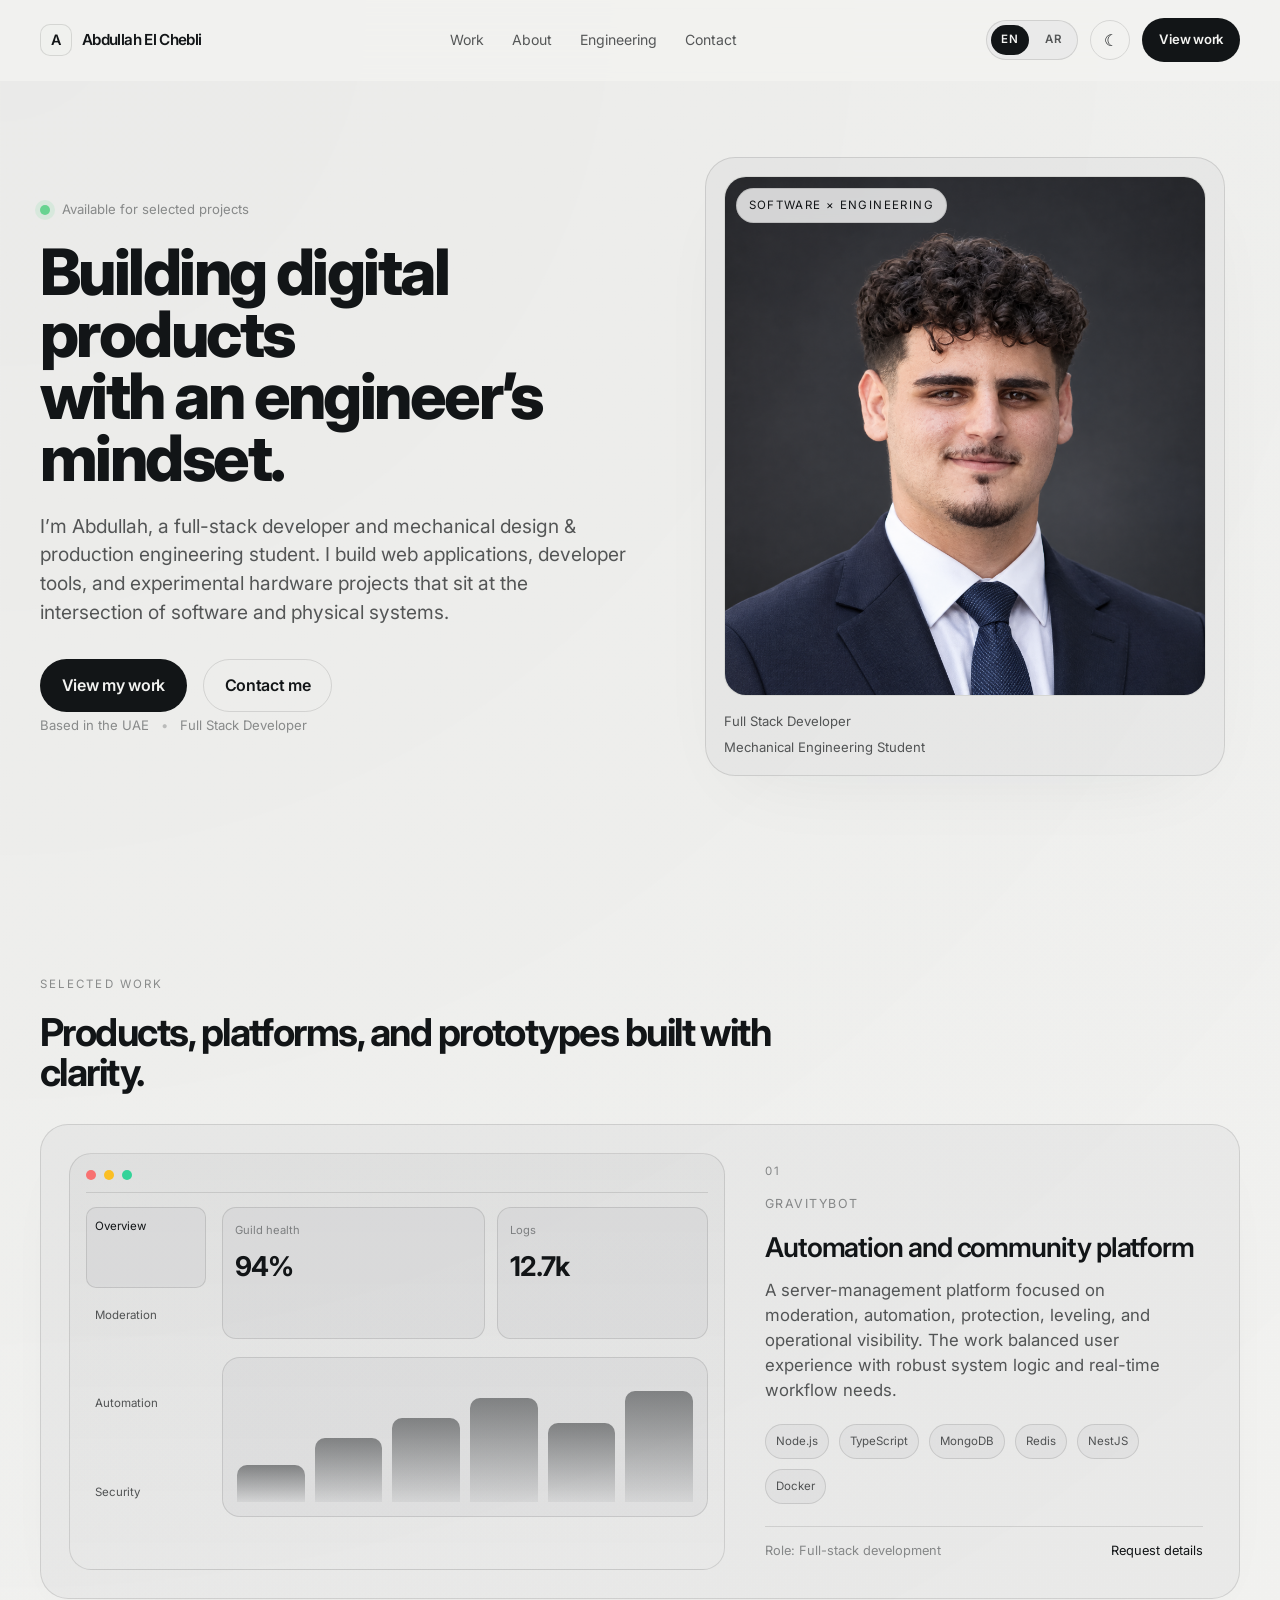
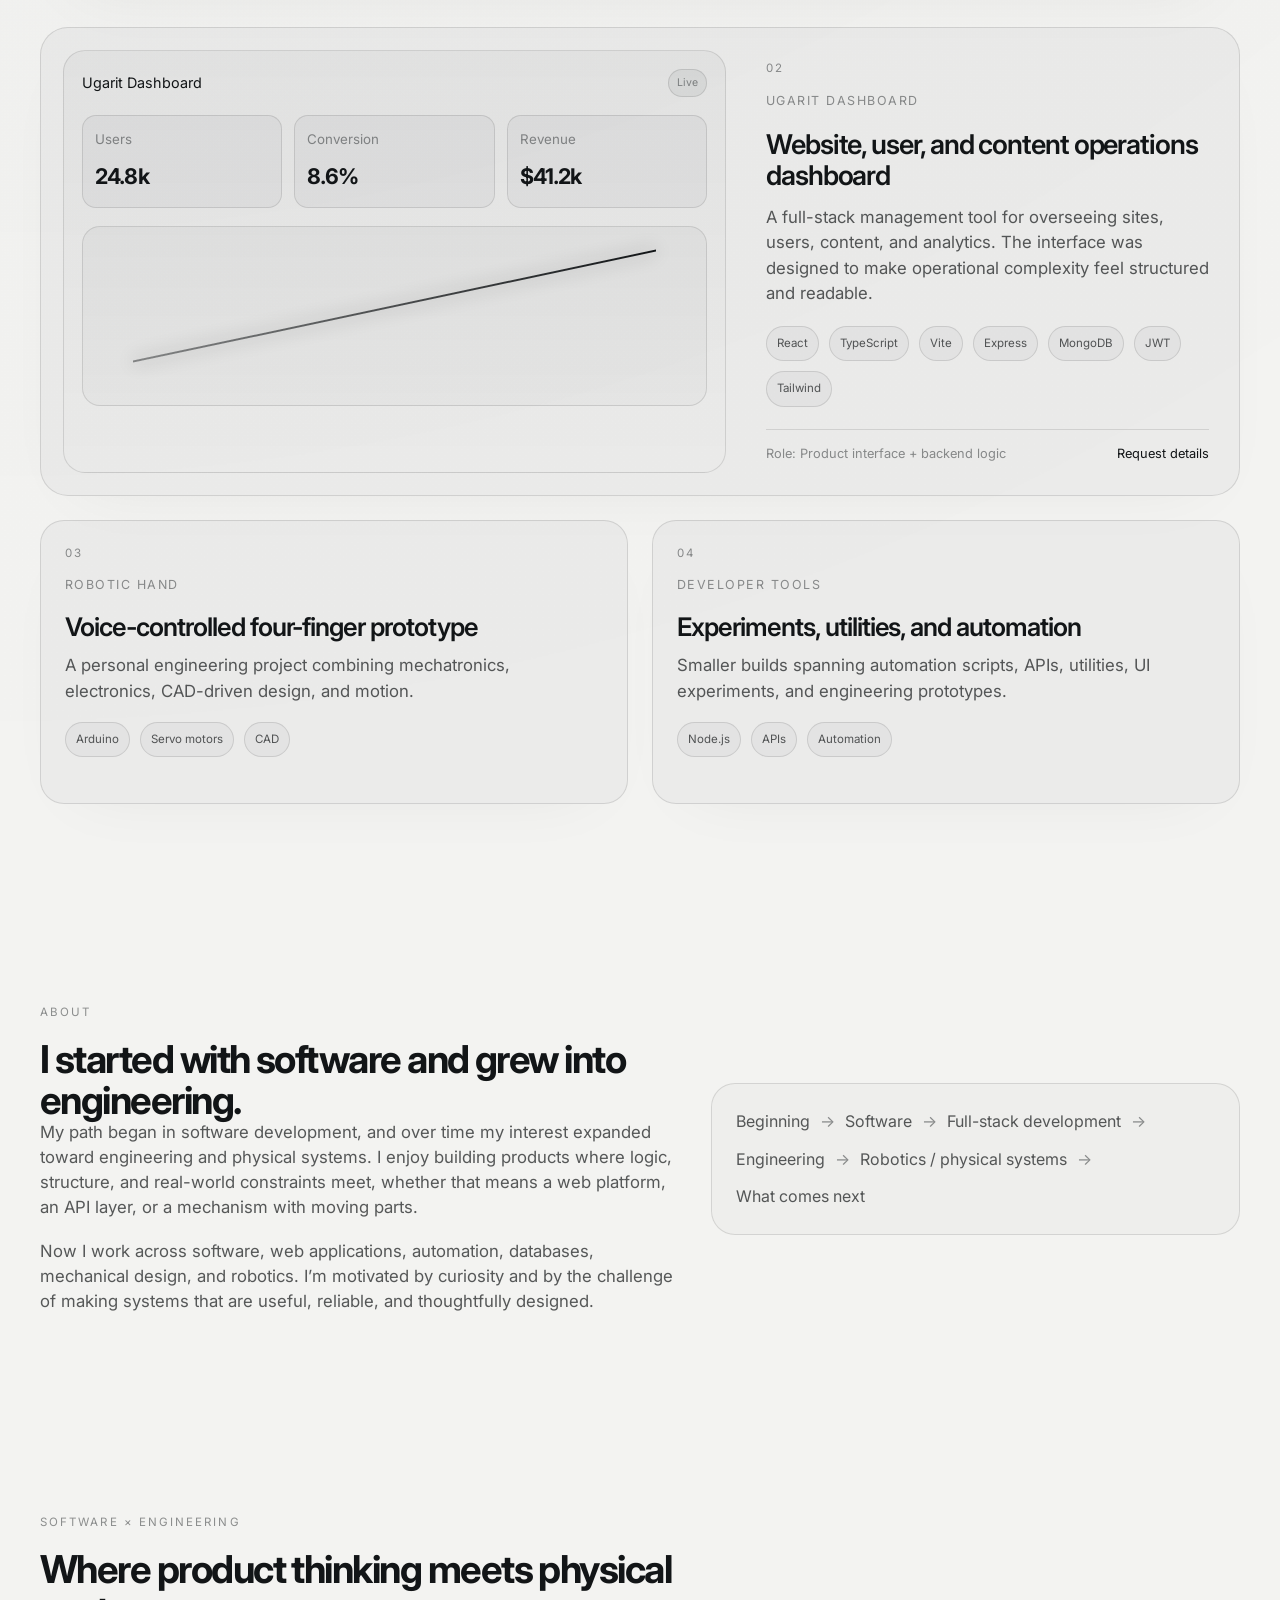
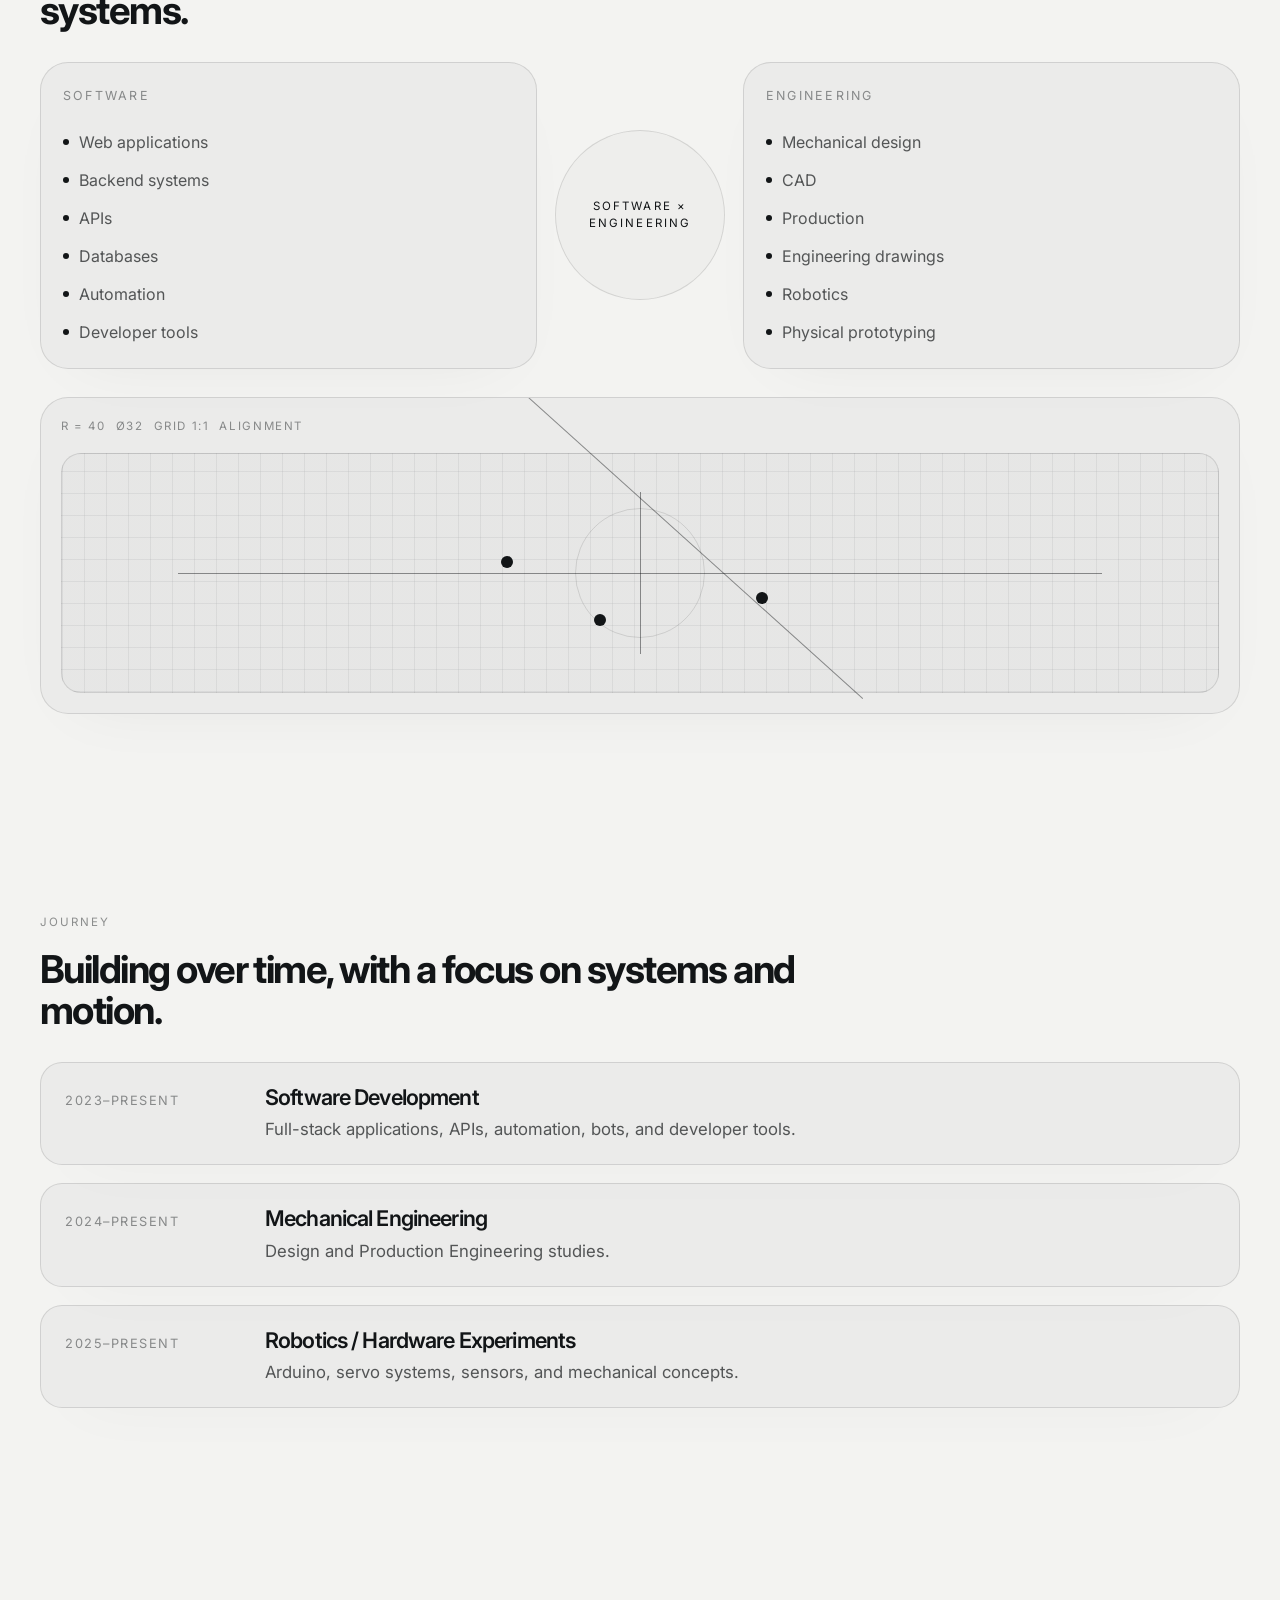
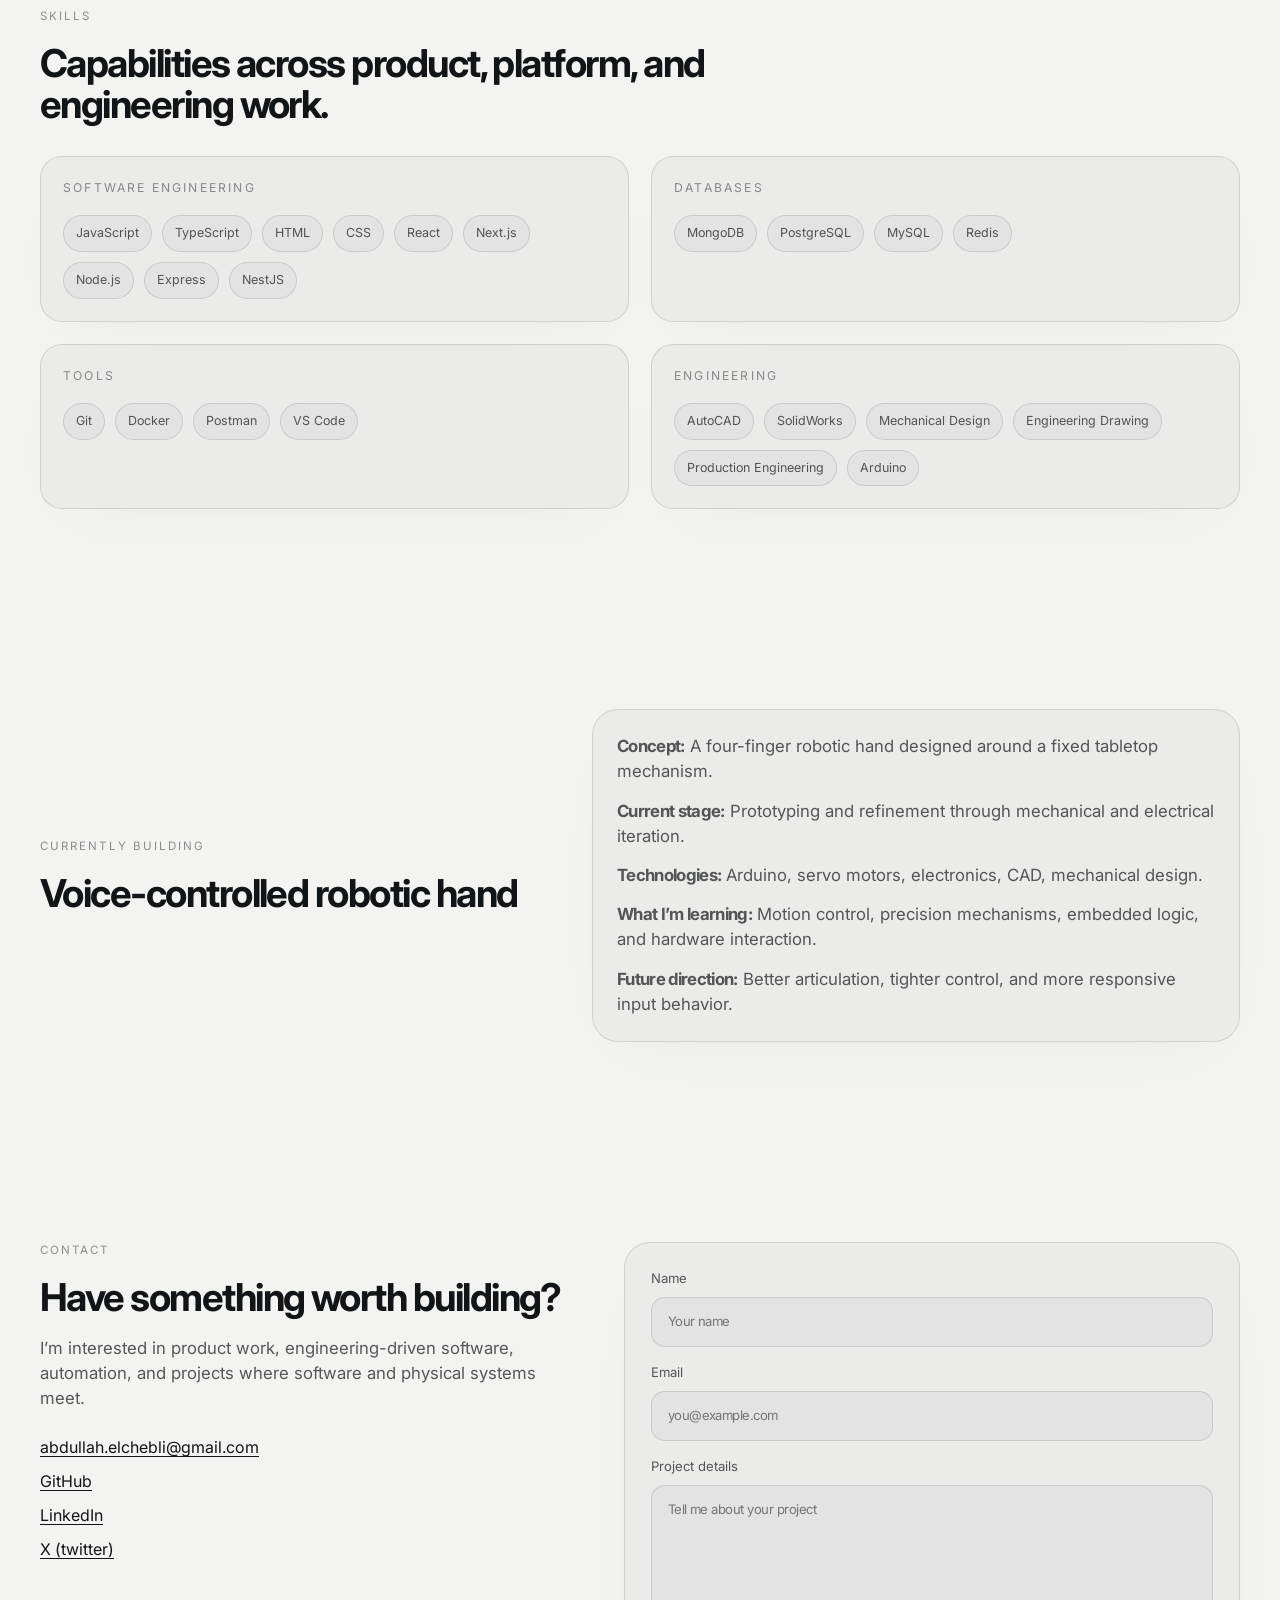
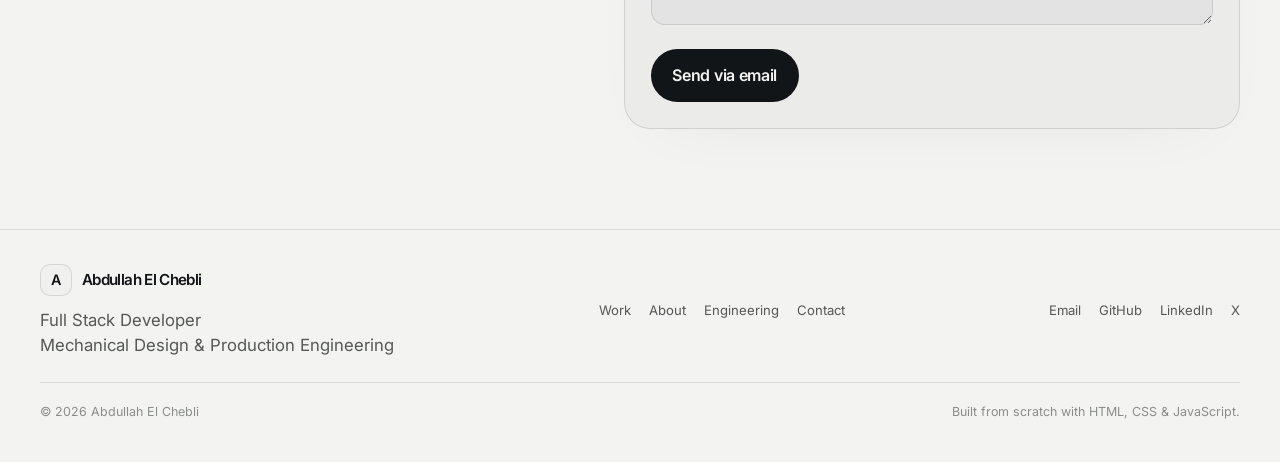
==== commit c8a50064: "Add files via upload" ====
--- a/index.html
+++ b/index.html
@@ -5,7 +5,7 @@
     <meta name="viewport" content="width=device-width, initial-scale=1.0" />
     <meta
       name="description"
-      content="Abdullah El Chebli — Full Stack Developer and Mechanical Design & Production Engineering student building software and engineered systems."
+      content="Abdullah El Chebli, Full Stack Developer and Mechanical Design & Production Engineering student building software and engineered systems."
     />
     <title>Abdullah El Chebli | Full Stack Developer</title>
     <link rel="preconnect" href="https://fonts.googleapis.com" />
@@ -67,7 +67,7 @@
               </div>
               <h1 data-i18n="heroTitle">Building digital products<br />with an engineer’s mindset.</h1>
               <p class="lead" data-i18n="heroLead">
-                I’m Abdullah — a full-stack developer and mechanical design & production engineering student. I build
+                I’m Abdullah, a full-stack developer and mechanical design & production engineering student. I build
                 web applications, developer tools, and experimental hardware projects that sit at the intersection of
                 software and physical systems.
               </p>
@@ -255,7 +255,7 @@
               <h2 data-i18n="sectionAboutTitle">I started with software and grew into engineering.</h2>
               <p data-i18n="aboutParagraph1">
                 My path began in software development, and over time my interest expanded toward engineering and physical
-                systems. I enjoy building products where logic, structure, and real-world constraints meet — whether that
+                systems. I enjoy building products where logic, structure, and real-world constraints meet, whether that
                 means a web platform, an API layer, or a mechanism with moving parts.
               </p>
               <p data-i18n="aboutParagraph2">
@@ -487,7 +487,6 @@
               </label>
               <div class="form-actions">
                 <button class="button" type="submit" data-i18n="buttonSendEmail">Send via email</button>
-                <small data-i18n="formHint">Frontend validation only. Email integration requires a backend.</small>
               </div>
             </form>
           </div>
